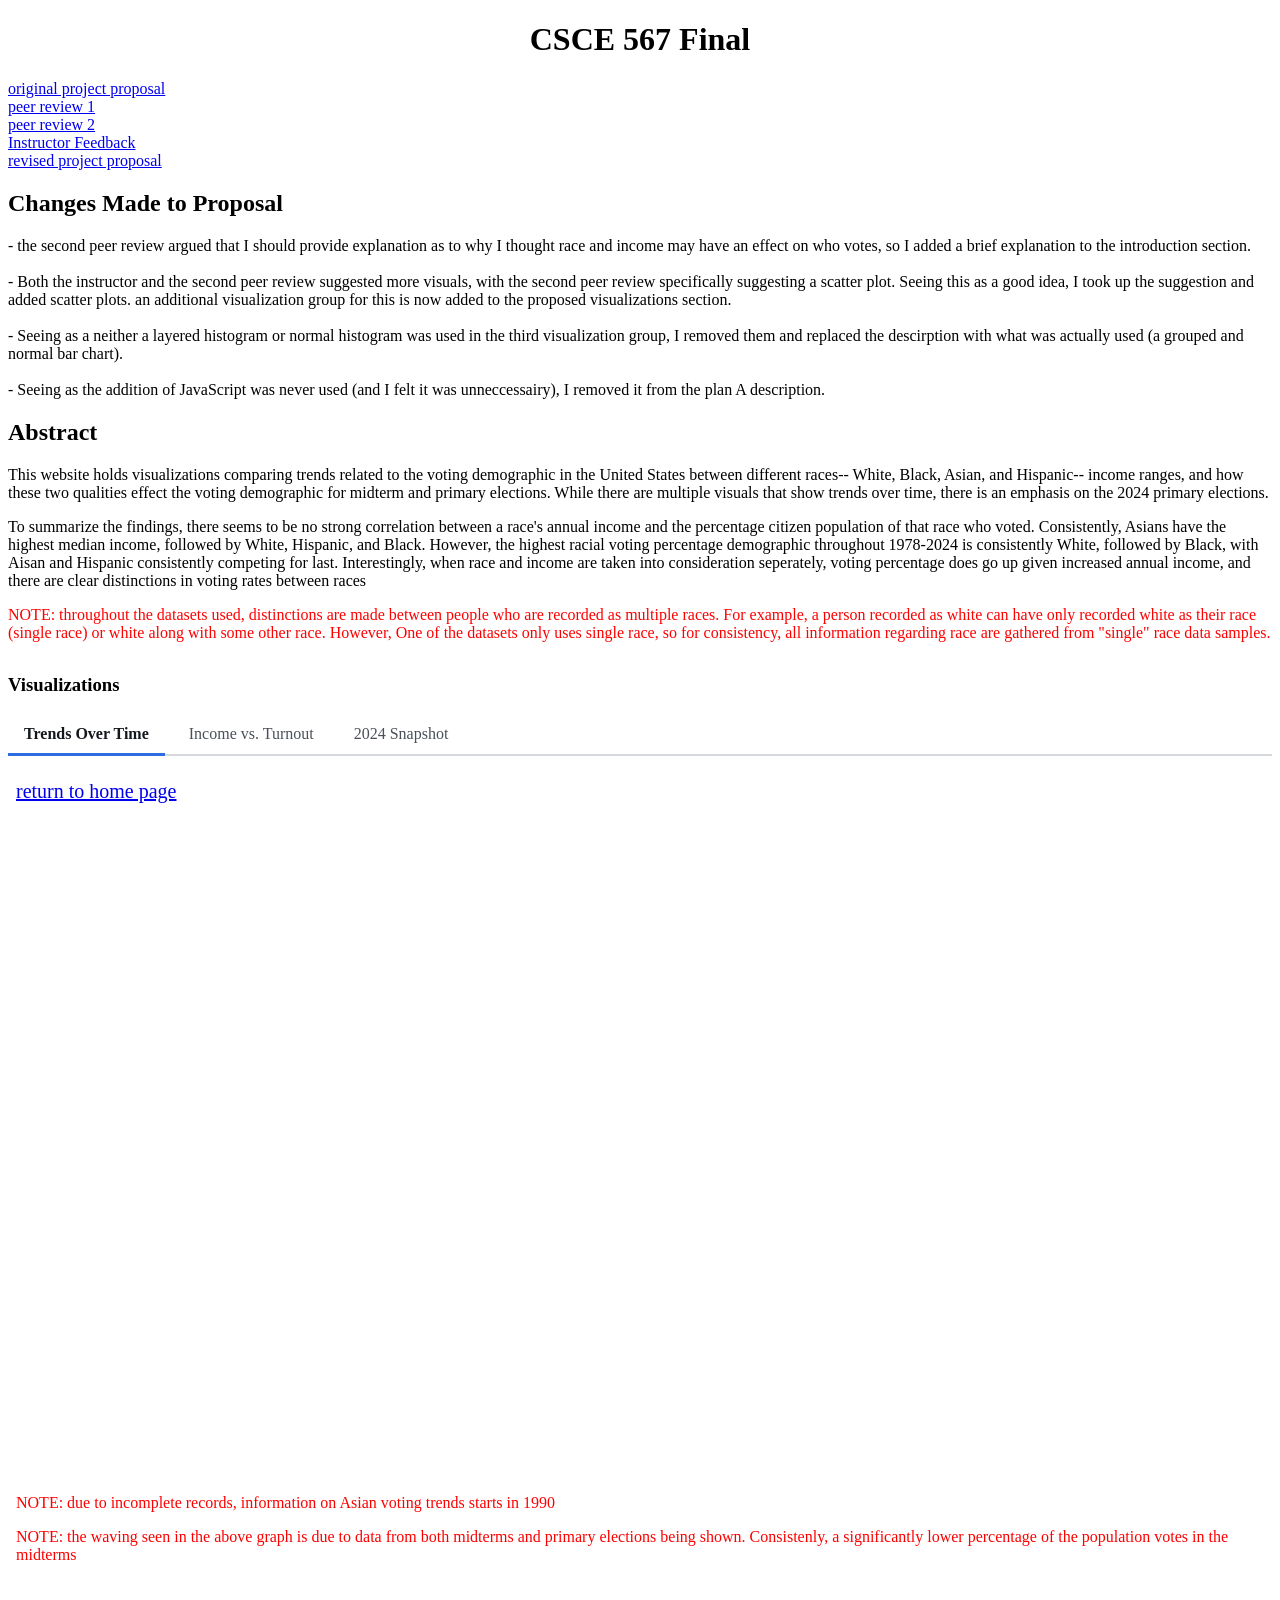
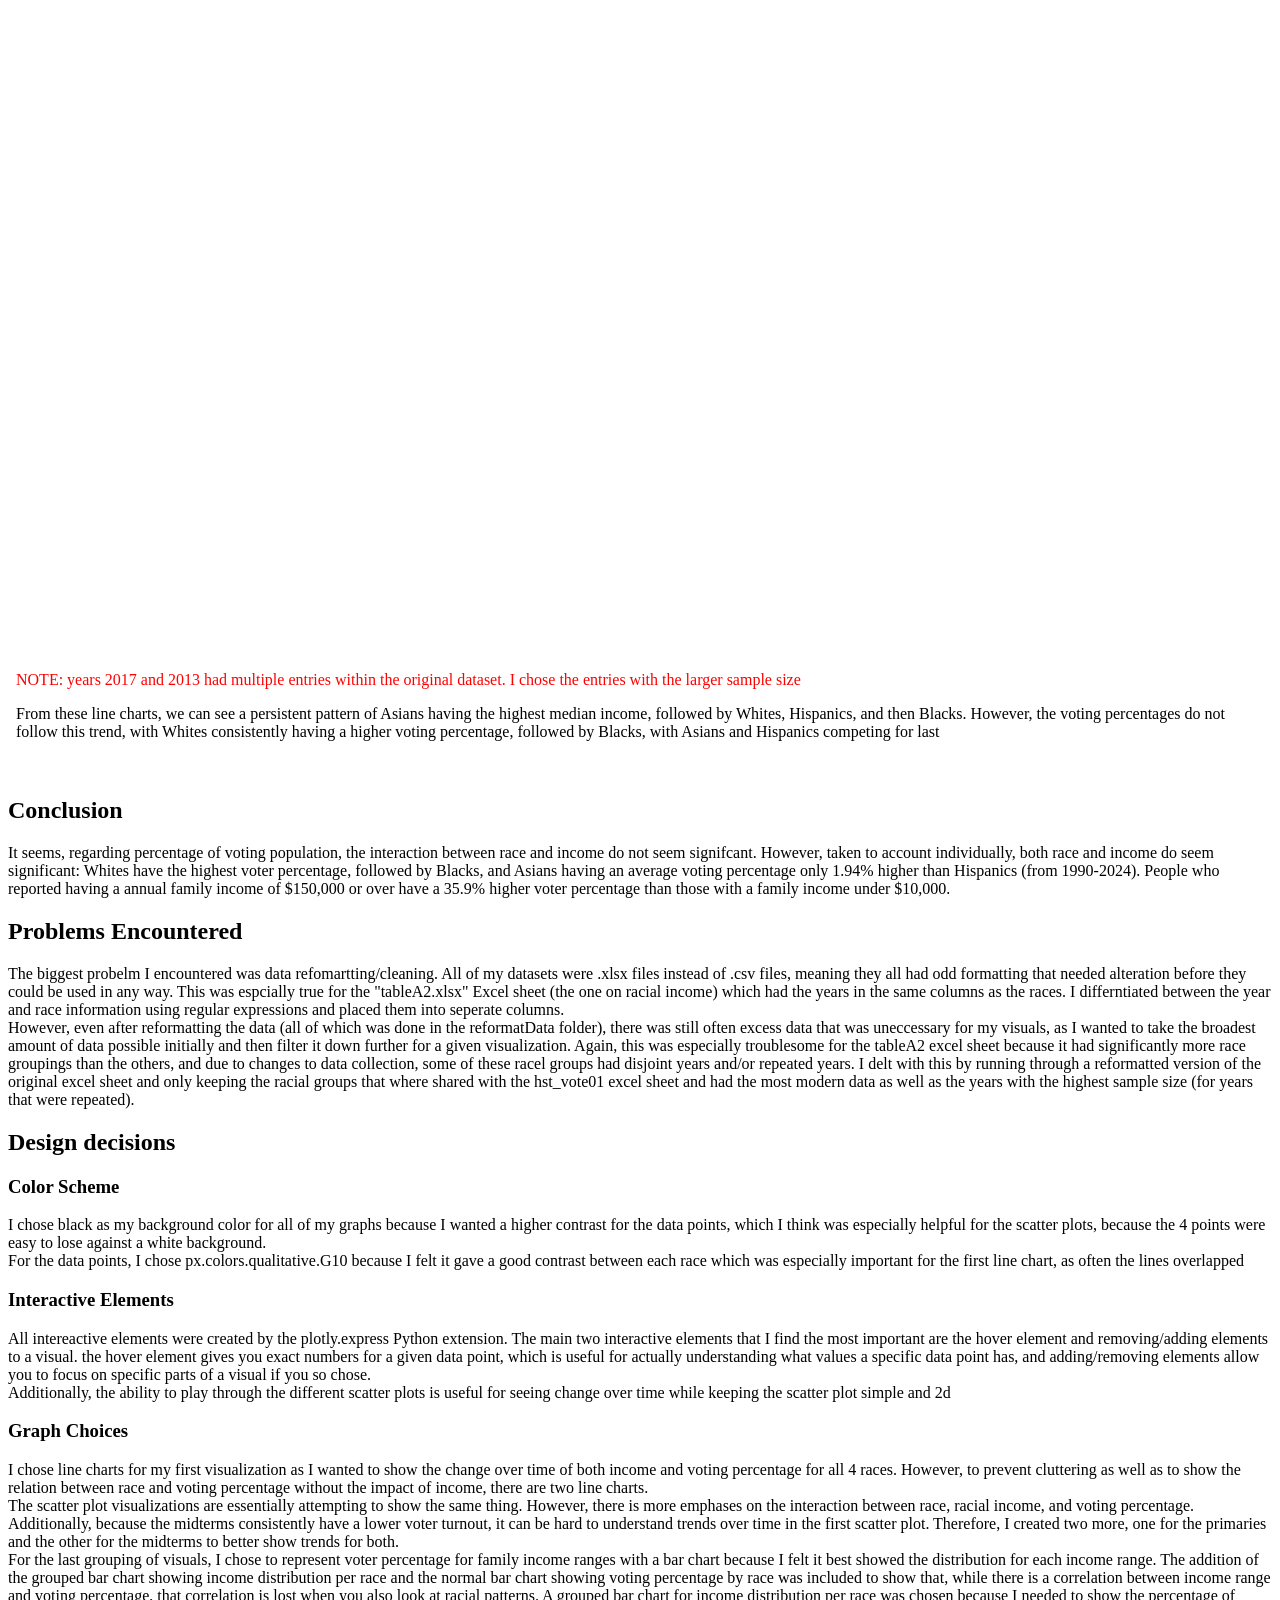
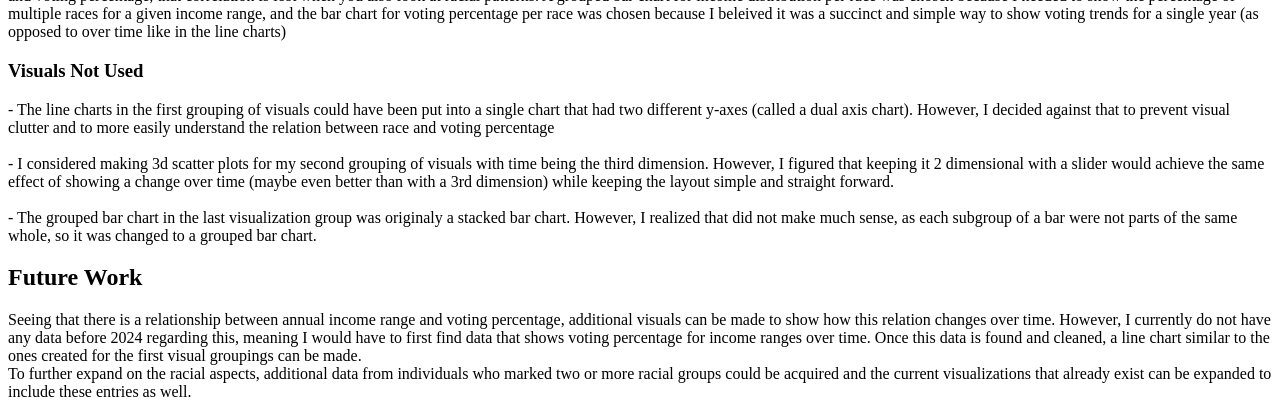
==== index.html @ 426db38c "seems liike correct resizing logic" ====
<!--Written by: Simion Cartis-->
<!DOCTYPE html>
<html lang="en">

<head>
  <meta charset="UTF-8">
  <meta name="viewport" content="width=device-width, initial-scale=1.0">
  <title>summary</title>
  <link rel="stylesheet" href="./styles/index.css">
</head>

<body>
  <h1 id="mainHeader">CSCE 567 Final</h1>
  <a href="./Cartis+Outline+for+Final+Project+Proposal.pdf">original project proposal</a> <br>
  <a href="./peerReview/Peer Review 1 - Georg Clavin.pdf">peer review 1</a> <br>
  <a href="./peerReview/Simion Cartis Peer Evaluation.pdf">peer review 2</a> <br>
  <a href="./peerReview/InstructorFeedback.png">Instructor Feedback</a> <br>
  <a href="./CSCE567 Project Proposal Revised.pdf">revised project proposal</a>
  <h2>Changes Made to Proposal</h2>
  <p>- the second peer review argued that I should provide explanation as to why I thought race and income may have an
    effect on who votes, so I added a brief explanation to the introduction section.<br><br>- Both the instructor and
    the
    second peer review suggested more visuals, with the second peer review specifically suggesting a scatter plot.
    Seeing this as a good idea, I took up the suggestion and added scatter plots. an additional visualization group for
    this is now added to the proposed visualizations section.<br><br>- Seeing as a neither a layered histogram or normal
    histogram was used in the third visualization group, I removed them and replaced the descirption with what was
    actually used (a grouped and normal bar chart).<br><br>- Seeing as the addition of JavaScript was never used (and I
    felt
    it was unneccessairy), I removed it from the plan A description.</p>
  <div summary>
    <h2>Abstract</h2>
    <p>This website holds visualizations comparing trends related to the voting demographic in the United States between
      different races--
      White, Black, Asian, and Hispanic-- income ranges, and how these two qualities effect the voting demographic for
      midterm and primary elections. While there are multiple visuals that show trends over time, there is an emphasis
      on the 2024 primary elections.</p>
    <p>To summarize the findings, there seems to be no strong correlation between a race's annual income and the
      percentage citizen population of that race who voted. Consistently, Asians have the highest median income,
      followed by White, Hispanic, and Black. However, the highest racial voting percentage demographic throughout
      1978-2024 is consistently White, followed by Black, with Aisan and Hispanic consistently competing for last.
      Interestingly, when race and income are taken into consideration seperately, voting percentage does go up given
      increased annual income, and there are clear distinctions in voting rates between races</p>
    <p class="note">NOTE: throughout the datasets used, distinctions are made between people who are recorded as
      multiple races. For example, a person recorded as white can have only recorded white as their race (single race)
      or white along with some other race. However, One of the datasets only uses single race, so for
      consistency, all information regarding race are gathered from "single" race data samples.</p>
    <section class="visualizations" aria-label="Visualizations">
      <h3>Visualizations</h3>

      <div class="tab-list" role="tablist" aria-label="Visualization groups">
        <button class="tab-button" role="tab" id="tab-trends" type="button"
          aria-controls="panel-trends" aria-selected="true">Trends Over Time</button>
        <button class="tab-button" role="tab" id="tab-income" type="button"
          aria-controls="panel-income" aria-selected="false" tabindex="-1">Income vs. Turnout</button>
        <button class="tab-button" role="tab" id="tab-snapshot" type="button"
          aria-controls="panel-snapshot" aria-selected="false" tabindex="-1">2024 Snapshot</button>
      </div>

      <div class="tab-panel" role="tabpanel" id="panel-trends" aria-labelledby="tab-trends">
        <iframe class="tab-frame" title="Voting and household income trends over time"
          data-src="./visualizationOne/lineCharts.html"></iframe>
      </div>
      <div class="tab-panel" role="tabpanel" id="panel-income" aria-labelledby="tab-income" hidden>
        <iframe class="tab-frame" title="Median income versus voting percentage, animated by year"
          data-src="./visualizationTwo/scatterPlots.html"></iframe>
      </div>
      <div class="tab-panel" role="tabpanel" id="panel-snapshot" aria-labelledby="tab-snapshot" hidden>
        <iframe class="tab-frame" title="Income and voting patterns by race, 2024"
          data-src="./visualizationThree/visualizationThree.html"></iframe>
      </div>
    </section>
  </div>
  <div conclusion>
    <h2>Conclusion</h2>
    <p>It seems, regarding percentage of voting population, the interaction between race and income do not seem
      signifcant. However, taken to account individually, both race and income do seem significant: Whites have the
      highest voter percentage, followed by Blacks, and Asians having an average voting percentage only 1.94% higher
      than Hispanics (from 1990-2024). People who reported having a annual family income of $150,000 or over have a
      35.9% higher voter
      percentage than those with a family income under $10,000.</p>
  </div>

  <div problems>
    <h2>Problems Encountered</h2>
    <p>The biggest probelm I encountered was data refomartting/cleaning. All of my datasets were .xlsx files instead of
      .csv files, meaning they all had odd formatting that needed alteration before they could be used in any way. This
      was espcially true for the "tableA2.xlsx" Excel sheet (the one on racial income) which had the years in the same
      columns as the races. I differntiated between the year and race information using regular expressions and placed
      them into seperate columns.<br>However, even after reformatting the data (all of which was done in
      the reformatData folder), there was still often excess data that was uneccessary for my visuals, as I wanted to
      take the broadest amount of data possible initially and then filter it down further for a given visualization.
      Again, this was especially troublesome for the tableA2 excel sheet because it had significantly more race
      groupings than the others, and due to changes to data collection, some of these racel groups had disjoint years
      and/or
      repeated years. I delt with this by running through a reformatted version of the original excel sheet and only
      keeping the racial groups that where shared with the hst_vote01 excel sheet and had the most modern data as well
      as the years with the highest sample size (for years that were repeated).</p>
  </div>

  <div designDecisions>
    <h2>Design decisions</h2>
    <h3>Color Scheme</h3>
    <p>I chose black as my background color for all of my graphs because I wanted a higher contrast for the data points,
      which I think was especially helpful for the scatter plots, because the 4 points were easy to lose against a white
      background.<br>For the data points, I chose px.colors.qualitative.G10 because I felt it gave a good contrast
      between each race which was especially important for the first line chart, as often the lines overlapped</p>

    <h3>Interactive Elements</h3>
    <p>All intereactive elements were created by the plotly.express Python extension. The main two interactive elements
      that I find the most important are the hover element and removing/adding elements to a visual. the hover element
      gives you exact numbers for a given data point, which is useful for actually understanding what values a specific
      data point has, and adding/removing elements allow you to focus on specific parts of a visual if you so
      chose.<br>Additionally, the ability to play through the different scatter plots is useful for seeing change over
      time while keeping the scatter plot simple and 2d</p>

    <h3>Graph Choices</h3>
    <p>I chose line charts for my first visualization as I wanted to show the change over time of both income and voting
      percentage for all 4 races. However, to prevent cluttering as well as to show the relation between race and voting
      percentage without the impact of income, there are two line charts.<br>The scatter plot visualizations are
      essentially attempting to show the same thing. However, there is more emphases on the interaction between race,
      racial income, and voting percentage. Additionally, because the midterms consistently have a lower voter turnout,
      it can be hard to understand trends over time in the first scatter plot. Therefore, I created two more, one for
      the primaries and the other for the midterms to better show trends for both.<br>For the last grouping of visuals,
      I chose to represent voter percentage for family income ranges with a bar chart because I felt it best showed the
      distribution for
      each income range. The addition of the grouped bar chart showing income distribution per race and the normal
      bar chart showing voting percentage by race was included to show that, while there is a correlation between income
      range and voting percentage, that correlation is lost when you also look at racial patterns. A grouped bar chart
      for income distribution per race was chosen because I needed to show the percentage of multiple races for a given
      income range, and the bar chart for voting percentage per race was chosen because I beleived it was a succinct and
      simple way to show voting trends for a single year (as opposed to over time like in the line charts)</p>

    <h3>Visuals Not Used</h3>
    <p>- The line charts in the first grouping of visuals could have been put into a single chart that had two different
      y-axes (called a dual axis chart). However, I decided against that to prevent visual clutter and to more easily
      understand the relation between race and voting percentage<br><br>- I considered making 3d scatter plots for my second
      grouping of visuals with time being the third dimension. However, I figured that keeping it 2 dimensional with a
      slider would achieve the same effect of showing a change over time (maybe even better than with a 3rd dimension)
      while keeping the layout simple and straight forward.<br><br>- The grouped bar chart in the last visualization group was
      originaly a stacked bar chart. However, I realized that did not make much sense, as each subgroup of a bar were
      not parts of the same whole, so it was changed to a grouped bar chart.</p>

    <h2>Future Work</h2>
    <p>
      Seeing that there is a relationship between annual income range and voting percentage, additional visuals can be
      made to show how this relation changes over time. However, I currently do not have any data before 2024 regarding
      this, meaning I would have to first find data that shows voting percentage for income ranges over time. Once this
      data is found and cleaned, a line chart similar to the ones created for the first visual groupings can be
      made.<br>To further expand on the racial aspects, additional data from individuals who marked two or more racial
      groups could be acquired and the current visualizations that already exist can be expanded to include these
      entries as well.</p>
  </div>

  <script>
    (function () {
      var tabs = Array.prototype.slice.call(document.querySelectorAll('.tab-button'));
      var panels = tabs.map(function (tab) {
        return document.getElementById(tab.getAttribute('aria-controls'));
      });
      var frames = panels.map(function (panel) {
        return panel.querySelector('.tab-frame');
      });

      var MAX_FRAME_HEIGHT = 20000;

      // Each chart page leaves its graph divs at height:100%, so Plotly sizes charts
      // from the frame's own viewport. Deriving the frame height from those charts
      // would then be circular, so the target height comes from the PARENT window,
      // which nothing here can change.
      function chartHeight() {
        return Math.max(400, Math.min(900, Math.round(window.innerHeight * 0.75)));
      }

      function innerDoc(frame) {
        try {
          return frame.contentDocument;
        } catch (err) {
          return null; // cross-origin (file://) -- the CSS fallback height stands
        }
      }

      // Pin an explicit pixel height on every chart so it stops tracking the viewport.
      function pinCharts(frame) {
        var doc = innerDoc(frame);
        var win = frame.contentWindow;
        if (!doc) {
          return;
        }
        var target = chartHeight();
        Array.prototype.forEach.call(doc.querySelectorAll('.plotly-graph-div'), function (div) {
          div.style.height = target + 'px';
          if (win && win.Plotly && div._fullLayout) {
            win.Plotly.relayout(div, { height: target });
          }
        });
      }

      // Sum the laid-out content instead of asking for a scrollHeight. Both
      // documentElement.scrollHeight and body.scrollHeight are at least the frame's own
      // viewport height, so feeding either back into the frame height is self-referential
      // -- that is what made the page grow without bound. offsetTop/offsetHeight are pure
      // layout values and cannot see the viewport.
      function contentHeight(doc, win) {
        var bottom = 0;
        Array.prototype.forEach.call(doc.body.children, function (el) {
          // getBoundingClientRect, not offsetTop/offsetHeight: Plotly appends a bare
          // <svg> to <body>, and SVG elements have no offset* properties, which turned
          // the whole sum into NaN.
          var marginBottom = parseFloat(win.getComputedStyle(el).marginBottom) || 0;
          var elementBottom = el.getBoundingClientRect().bottom + win.scrollY + marginBottom;
          if (isFinite(elementBottom)) {
            bottom = Math.max(bottom, elementBottom);
          }
        });
        var bodyStyle = win.getComputedStyle(doc.body);
        return bottom + (parseFloat(bodyStyle.marginBottom) || 0);
      }

      function fit(frame) {
        var doc = innerDoc(frame);
        var win = frame.contentWindow;
        if (!doc || !doc.body || !win) {
          return;
        }
        // A frame in a hidden panel measures as zero; skip it and keep the height it
        // already has, so reselecting its tab doesn't flash a collapsed frame.
        if (!frame.offsetParent) {
          return;
        }
        var height = Math.ceil(contentHeight(doc, win));
        if (!(height > 0) || height > MAX_FRAME_HEIGHT) {
          return;
        }
        if (Math.abs(height - parseFloat(frame.style.height || 0)) <= 1) {
          return;
        }
        // Backstop: if measuring ever feeds itself again, stop rather than run away.
        var now = Date.now();
        if (!frame._windowStart || now - frame._windowStart > 2000) {
          frame._windowStart = now;
          frame._applies = 0;
        }
        frame._applies += 1;
        if (frame._applies > 12) {
          if (frame._observer) {
            frame._observer.disconnect();
          }
          return;
        }
        frame.style.height = height + 'px';
      }

      function sync(frame) {
        pinCharts(frame);
        fit(frame);
      }

      // Plotly draws after the load event and redraws on width changes, so re-measure
      // when the inner body changes rather than measuring once.
      function watch(frame) {
        sync(frame);
        var doc = innerDoc(frame);
        if (doc && doc.body && window.ResizeObserver) {
          frame._observer = new ResizeObserver(function () {
            fit(frame);
          });
          frame._observer.observe(doc.body);
        }
      }

      // Point a frame at its page the first time its tab is shown, then leave src alone
      // so reselecting a tab never reloads (and never restarts the scatter animations).
      function load(frame) {
        if (!frame.src) {
          frame.addEventListener('load', function () {
            watch(frame);
          });
          frame.src = frame.dataset.src;
        } else {
          fit(frame); // re-measure in case the window was resized while it was hidden
        }
      }

      function activate(index, focus) {
        tabs.forEach(function (tab, i) {
          var selected = i === index;
          tab.setAttribute('aria-selected', String(selected));
          tab.tabIndex = selected ? 0 : -1;
          panels[i].hidden = !selected;
        });
        load(frames[index]);
        if (focus) {
          tabs[index].focus();
        }
      }

      tabs.forEach(function (tab, i) {
        tab.addEventListener('click', function () {
          activate(i);
        });
        tab.addEventListener('keydown', function (event) {
          var next = null;
          if (event.key === 'ArrowRight') {
            next = (i + 1) % tabs.length;
          } else if (event.key === 'ArrowLeft') {
            next = (i - 1 + tabs.length) % tabs.length;
          } else if (event.key === 'Home') {
            next = 0;
          } else if (event.key === 'End') {
            next = tabs.length - 1;
          }
          if (next !== null) {
            event.preventDefault();
            activate(next, true);
          }
        });
      });

      var resizeTimer = null;
      window.addEventListener('resize', function () {
        clearTimeout(resizeTimer);
        resizeTimer = setTimeout(function () {
          frames.forEach(function (frame) {
            if (frame.src) {
              sync(frame);
            }
          });
        }, 200);
      });

      activate(0);
    })();
  </script>

</body>

</html>
---- styles/index.css ----
/* written by Simion Cartis */
#mainHeader {
  text-align: center;
}
.note {
  color: red;
}

/* --- Visualization tabs --- */
.visualizations {
  margin: 2rem 0;
}

.tab-list {
  display: flex;
  flex-wrap: wrap;
  gap: 0.5rem;
  border-bottom: 2px solid #d5d8dd;
  margin-bottom: 1rem;
}

.tab-button {
  appearance: none;
  background: transparent;
  border: none;
  border-bottom: 3px solid transparent;
  margin-bottom: -2px;
  padding: 0.65rem 1rem;
  font: inherit;
  font-size: 1rem;
  color: #4a5058;
  cursor: pointer;
  transition: color 0.15s ease, border-color 0.15s ease, background-color 0.15s ease;
}

.tab-button:hover {
  color: #14181d;
  background-color: #f0f2f5;
}

.tab-button:focus-visible {
  outline: 2px solid #2d6cdf;
  outline-offset: -2px;
}

.tab-button[aria-selected="true"] {
  color: #14181d;
  border-bottom-color: #2d6cdf;
  font-weight: 600;
}

.tab-panel[hidden] {
  display: none;
}

/* The height below is only a pre-load fallback -- once the frame's page has loaded,
   the tab script measures it and sets an exact pixel height inline, so the frame is
   as tall as its charts and never scrolls internally. */
.tab-frame {
  display: block;
  width: 100%;
  height: 75vh;
  border: none;
}

@media (max-width: 600px) {
  .tab-list {
    gap: 0.25rem;
  }

  .tab-button {
    flex: 1 1 auto;
    padding: 0.6rem 0.5rem;
    font-size: 0.9rem;
  }
}
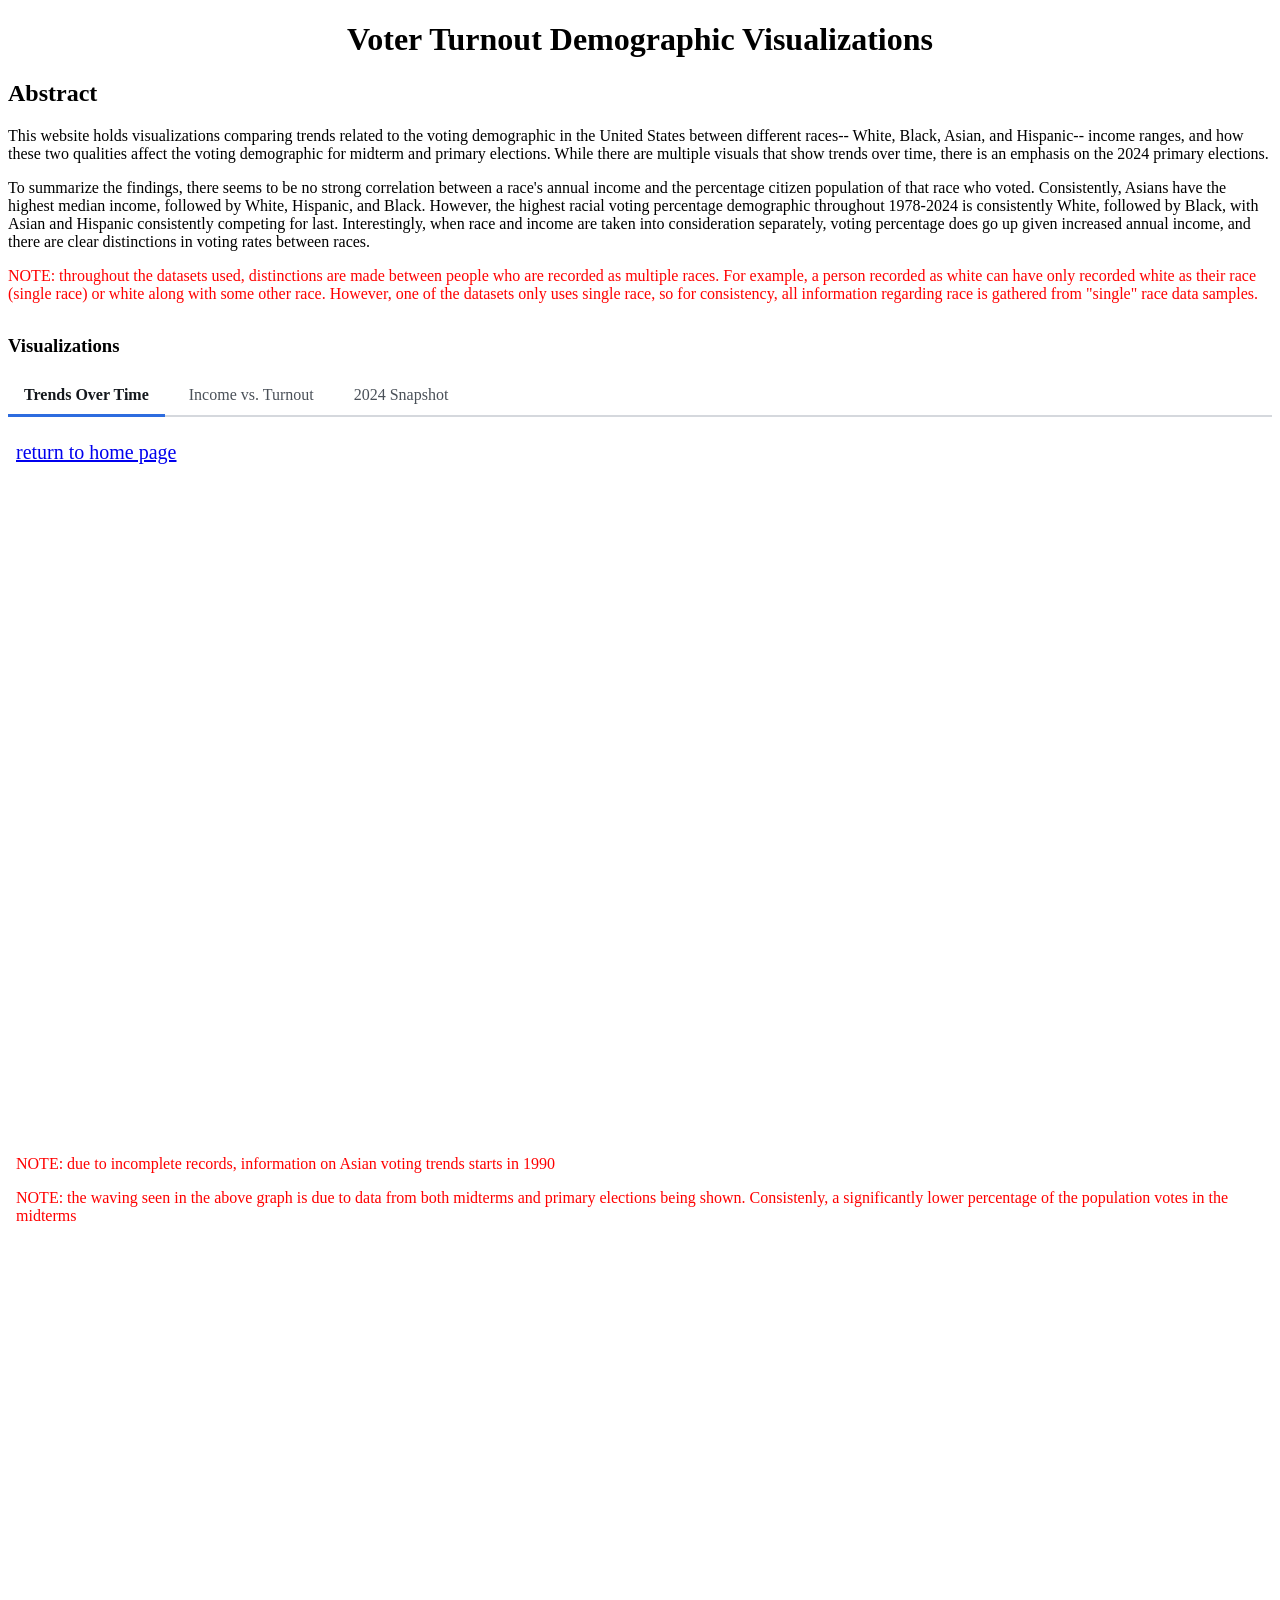
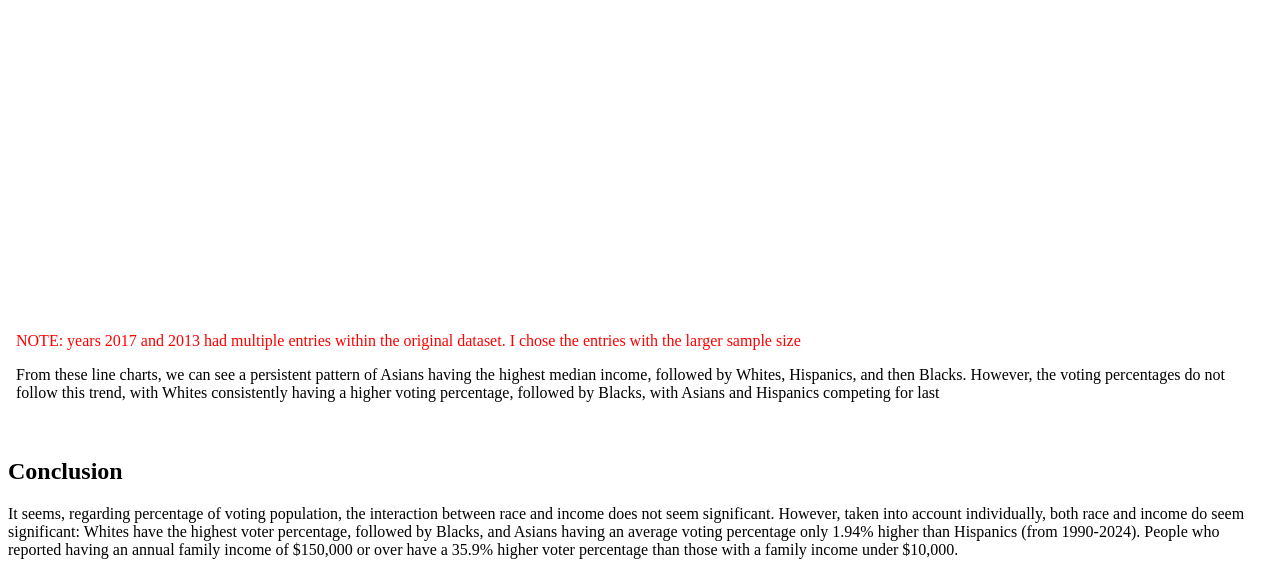
==== commit 2a7508f3: "updated the course info stuff, added a readme" ====
--- a/index.html
+++ b/index.html
@@ -10,40 +10,24 @@
 </head>
 
 <body>
-  <h1 id="mainHeader">CSCE 567 Final</h1>
-  <a href="./Cartis+Outline+for+Final+Project+Proposal.pdf">original project proposal</a> <br>
-  <a href="./peerReview/Peer Review 1 - Georg Clavin.pdf">peer review 1</a> <br>
-  <a href="./peerReview/Simion Cartis Peer Evaluation.pdf">peer review 2</a> <br>
-  <a href="./peerReview/InstructorFeedback.png">Instructor Feedback</a> <br>
-  <a href="./CSCE567 Project Proposal Revised.pdf">revised project proposal</a>
-  <h2>Changes Made to Proposal</h2>
-  <p>- the second peer review argued that I should provide explanation as to why I thought race and income may have an
-    effect on who votes, so I added a brief explanation to the introduction section.<br><br>- Both the instructor and
-    the
-    second peer review suggested more visuals, with the second peer review specifically suggesting a scatter plot.
-    Seeing this as a good idea, I took up the suggestion and added scatter plots. an additional visualization group for
-    this is now added to the proposed visualizations section.<br><br>- Seeing as a neither a layered histogram or normal
-    histogram was used in the third visualization group, I removed them and replaced the descirption with what was
-    actually used (a grouped and normal bar chart).<br><br>- Seeing as the addition of JavaScript was never used (and I
-    felt
-    it was unneccessairy), I removed it from the plan A description.</p>
   <div summary>
+    <h1 id="mainHeader">Voter Turnout Demographic Visualizations</h1>
     <h2>Abstract</h2>
     <p>This website holds visualizations comparing trends related to the voting demographic in the United States between
       different races--
-      White, Black, Asian, and Hispanic-- income ranges, and how these two qualities effect the voting demographic for
+      White, Black, Asian, and Hispanic-- income ranges, and how these two qualities affect the voting demographic for
       midterm and primary elections. While there are multiple visuals that show trends over time, there is an emphasis
       on the 2024 primary elections.</p>
     <p>To summarize the findings, there seems to be no strong correlation between a race's annual income and the
       percentage citizen population of that race who voted. Consistently, Asians have the highest median income,
       followed by White, Hispanic, and Black. However, the highest racial voting percentage demographic throughout
-      1978-2024 is consistently White, followed by Black, with Aisan and Hispanic consistently competing for last.
-      Interestingly, when race and income are taken into consideration seperately, voting percentage does go up given
-      increased annual income, and there are clear distinctions in voting rates between races</p>
+      1978-2024 is consistently White, followed by Black, with Asian and Hispanic consistently competing for last.
+      Interestingly, when race and income are taken into consideration separately, voting percentage does go up given
+      increased annual income, and there are clear distinctions in voting rates between races.</p>
     <p class="note">NOTE: throughout the datasets used, distinctions are made between people who are recorded as
       multiple races. For example, a person recorded as white can have only recorded white as their race (single race)
-      or white along with some other race. However, One of the datasets only uses single race, so for
-      consistency, all information regarding race are gathered from "single" race data samples.</p>
+      or white along with some other race. However, one of the datasets only uses single race, so for
+      consistency, all information regarding race is gathered from "single" race data samples.</p>
     <section class="visualizations" aria-label="Visualizations">
       <h3>Visualizations</h3>
 
@@ -72,83 +56,12 @@
   </div>
   <div conclusion>
     <h2>Conclusion</h2>
-    <p>It seems, regarding percentage of voting population, the interaction between race and income do not seem
-      signifcant. However, taken to account individually, both race and income do seem significant: Whites have the
+    <p>It seems, regarding percentage of voting population, the interaction between race and income does not seem
+      significant. However, taken into account individually, both race and income do seem significant: Whites have the
       highest voter percentage, followed by Blacks, and Asians having an average voting percentage only 1.94% higher
-      than Hispanics (from 1990-2024). People who reported having a annual family income of $150,000 or over have a
+      than Hispanics (from 1990-2024). People who reported having an annual family income of $150,000 or over have a
       35.9% higher voter
       percentage than those with a family income under $10,000.</p>
-  </div>
-
-  <div problems>
-    <h2>Problems Encountered</h2>
-    <p>The biggest probelm I encountered was data refomartting/cleaning. All of my datasets were .xlsx files instead of
-      .csv files, meaning they all had odd formatting that needed alteration before they could be used in any way. This
-      was espcially true for the "tableA2.xlsx" Excel sheet (the one on racial income) which had the years in the same
-      columns as the races. I differntiated between the year and race information using regular expressions and placed
-      them into seperate columns.<br>However, even after reformatting the data (all of which was done in
-      the reformatData folder), there was still often excess data that was uneccessary for my visuals, as I wanted to
-      take the broadest amount of data possible initially and then filter it down further for a given visualization.
-      Again, this was especially troublesome for the tableA2 excel sheet because it had significantly more race
-      groupings than the others, and due to changes to data collection, some of these racel groups had disjoint years
-      and/or
-      repeated years. I delt with this by running through a reformatted version of the original excel sheet and only
-      keeping the racial groups that where shared with the hst_vote01 excel sheet and had the most modern data as well
-      as the years with the highest sample size (for years that were repeated).</p>
-  </div>
-
-  <div designDecisions>
-    <h2>Design decisions</h2>
-    <h3>Color Scheme</h3>
-    <p>I chose black as my background color for all of my graphs because I wanted a higher contrast for the data points,
-      which I think was especially helpful for the scatter plots, because the 4 points were easy to lose against a white
-      background.<br>For the data points, I chose px.colors.qualitative.G10 because I felt it gave a good contrast
-      between each race which was especially important for the first line chart, as often the lines overlapped</p>
-
-    <h3>Interactive Elements</h3>
-    <p>All intereactive elements were created by the plotly.express Python extension. The main two interactive elements
-      that I find the most important are the hover element and removing/adding elements to a visual. the hover element
-      gives you exact numbers for a given data point, which is useful for actually understanding what values a specific
-      data point has, and adding/removing elements allow you to focus on specific parts of a visual if you so
-      chose.<br>Additionally, the ability to play through the different scatter plots is useful for seeing change over
-      time while keeping the scatter plot simple and 2d</p>
-
-    <h3>Graph Choices</h3>
-    <p>I chose line charts for my first visualization as I wanted to show the change over time of both income and voting
-      percentage for all 4 races. However, to prevent cluttering as well as to show the relation between race and voting
-      percentage without the impact of income, there are two line charts.<br>The scatter plot visualizations are
-      essentially attempting to show the same thing. However, there is more emphases on the interaction between race,
-      racial income, and voting percentage. Additionally, because the midterms consistently have a lower voter turnout,
-      it can be hard to understand trends over time in the first scatter plot. Therefore, I created two more, one for
-      the primaries and the other for the midterms to better show trends for both.<br>For the last grouping of visuals,
-      I chose to represent voter percentage for family income ranges with a bar chart because I felt it best showed the
-      distribution for
-      each income range. The addition of the grouped bar chart showing income distribution per race and the normal
-      bar chart showing voting percentage by race was included to show that, while there is a correlation between income
-      range and voting percentage, that correlation is lost when you also look at racial patterns. A grouped bar chart
-      for income distribution per race was chosen because I needed to show the percentage of multiple races for a given
-      income range, and the bar chart for voting percentage per race was chosen because I beleived it was a succinct and
-      simple way to show voting trends for a single year (as opposed to over time like in the line charts)</p>
-
-    <h3>Visuals Not Used</h3>
-    <p>- The line charts in the first grouping of visuals could have been put into a single chart that had two different
-      y-axes (called a dual axis chart). However, I decided against that to prevent visual clutter and to more easily
-      understand the relation between race and voting percentage<br><br>- I considered making 3d scatter plots for my second
-      grouping of visuals with time being the third dimension. However, I figured that keeping it 2 dimensional with a
-      slider would achieve the same effect of showing a change over time (maybe even better than with a 3rd dimension)
-      while keeping the layout simple and straight forward.<br><br>- The grouped bar chart in the last visualization group was
-      originaly a stacked bar chart. However, I realized that did not make much sense, as each subgroup of a bar were
-      not parts of the same whole, so it was changed to a grouped bar chart.</p>
-
-    <h2>Future Work</h2>
-    <p>
-      Seeing that there is a relationship between annual income range and voting percentage, additional visuals can be
-      made to show how this relation changes over time. However, I currently do not have any data before 2024 regarding
-      this, meaning I would have to first find data that shows voting percentage for income ranges over time. Once this
-      data is found and cleaned, a line chart similar to the ones created for the first visual groupings can be
-      made.<br>To further expand on the racial aspects, additional data from individuals who marked two or more racial
-      groups could be acquired and the current visualizations that already exist can be expanded to include these
-      entries as well.</p>
   </div>
 
   <script>
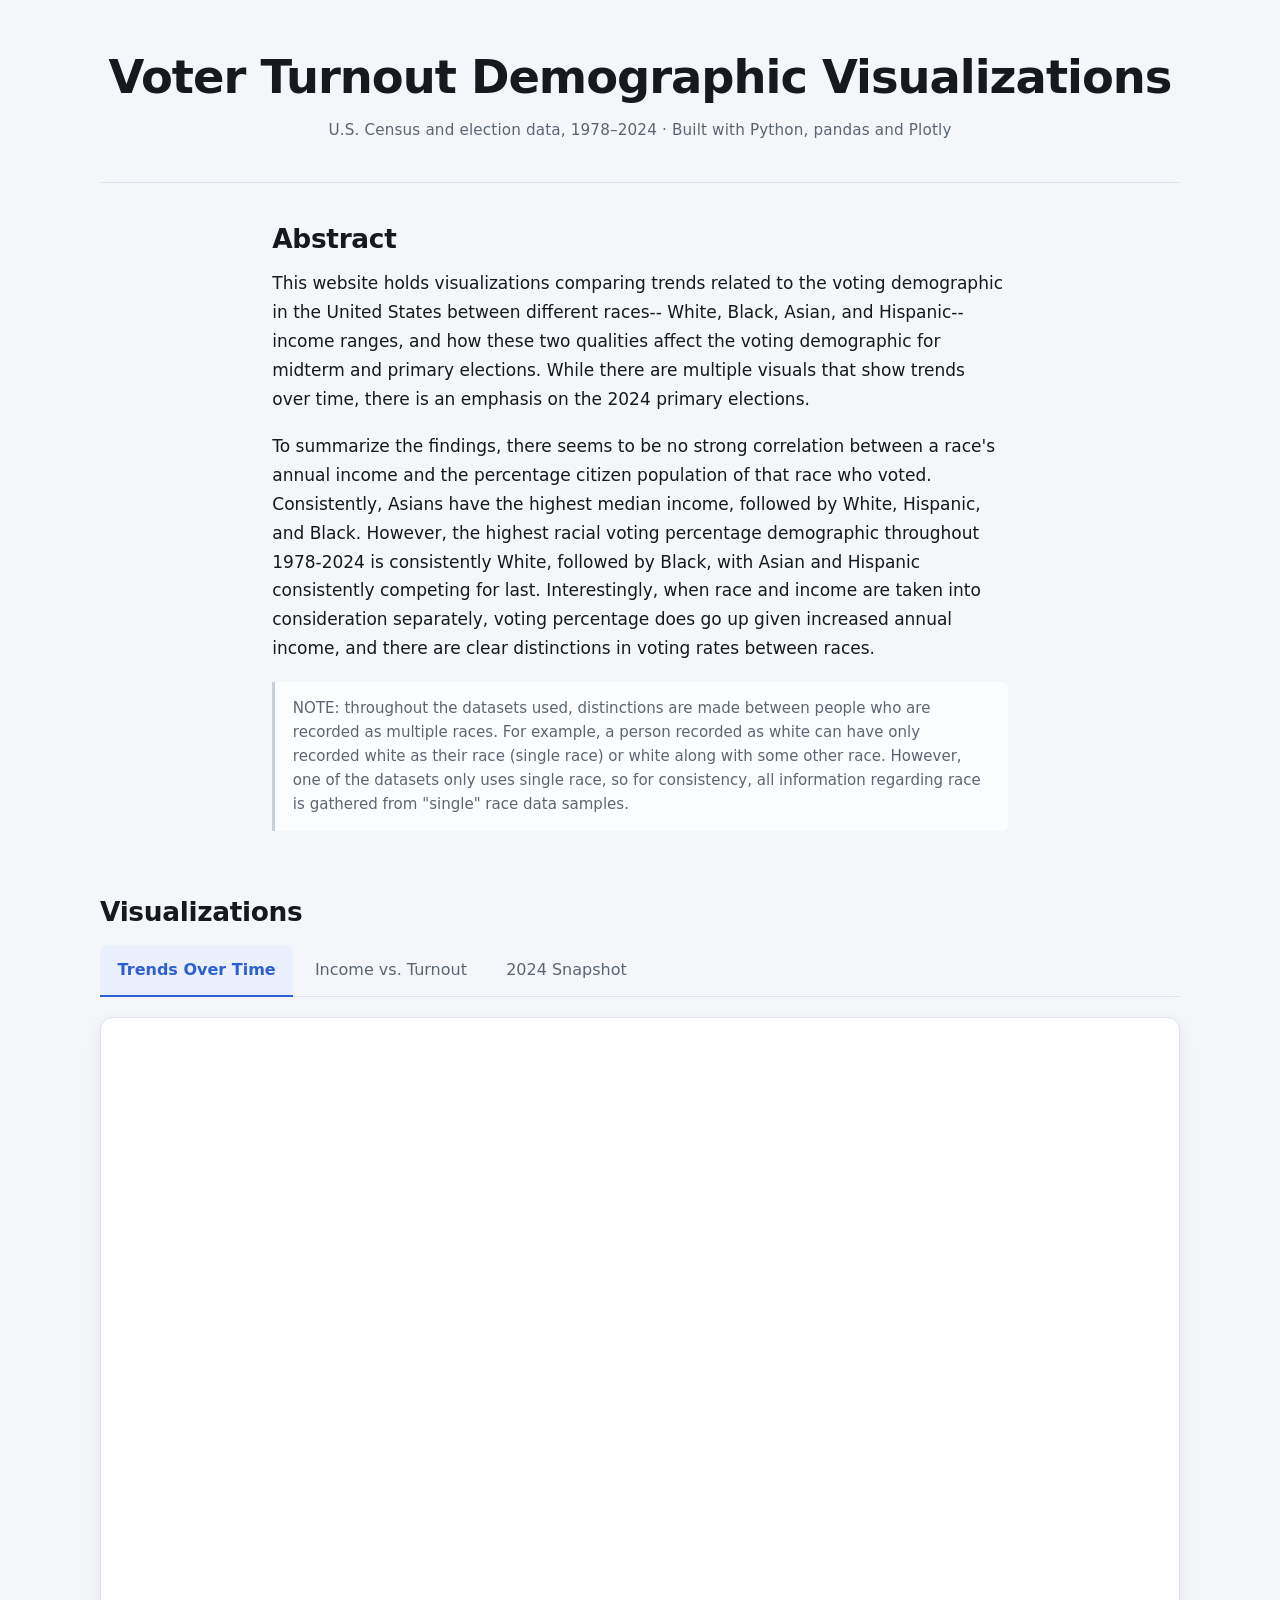
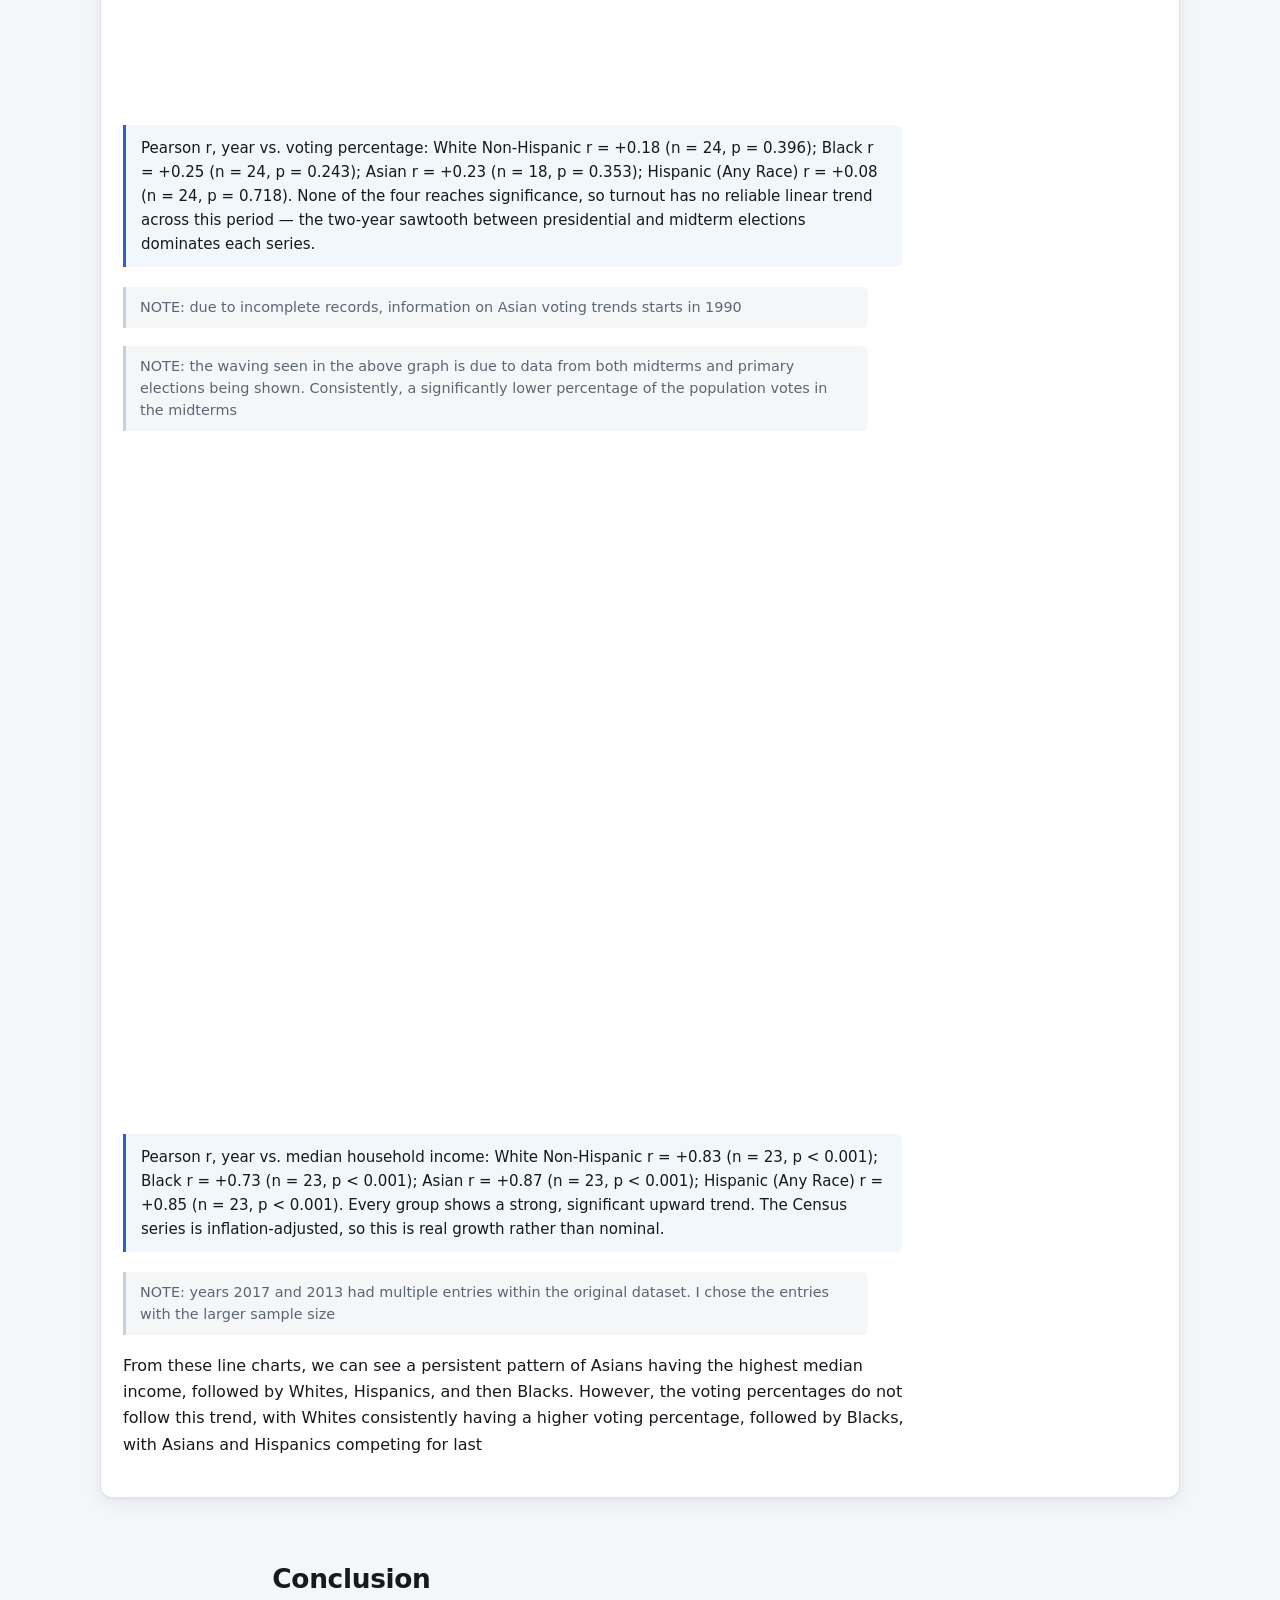
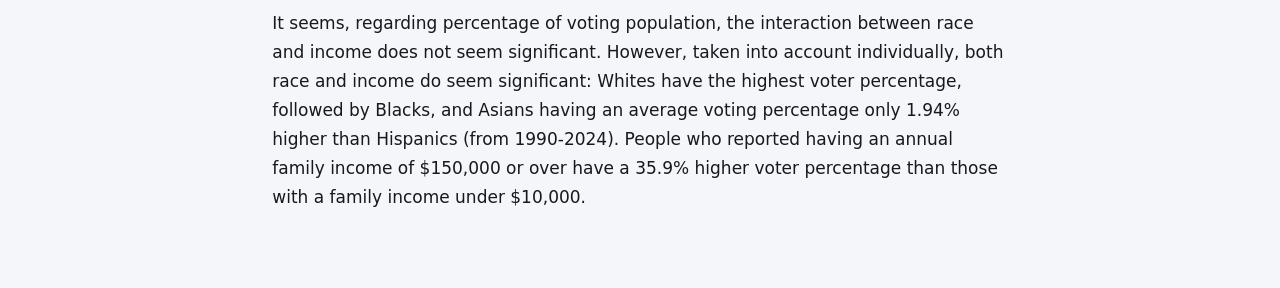
==== commit 314c908f: "gui changes seem ok" ====
--- a/index.html
+++ b/index.html
@@ -10,9 +10,14 @@
 </head>
 
 <body>
-  <div summary>
-    <h1 id="mainHeader">Voter Turnout Demographic Visualizations</h1>
-    <h2>Abstract</h2>
+  <main class="page">
+    <header class="masthead">
+      <h1 id="mainHeader">Voter Turnout Demographic Visualizations</h1>
+      <p class="masthead-meta">U.S. Census and election data, 1978&ndash;2024 &middot; Built with Python, pandas and Plotly</p>
+    </header>
+
+    <section class="prose">
+      <h2>Abstract</h2>
     <p>This website holds visualizations comparing trends related to the voting demographic in the United States between
       different races--
       White, Black, Asian, and Hispanic-- income ranges, and how these two qualities affect the voting demographic for
@@ -28,8 +33,10 @@
       multiple races. For example, a person recorded as white can have only recorded white as their race (single race)
       or white along with some other race. However, one of the datasets only uses single race, so for
       consistency, all information regarding race is gathered from "single" race data samples.</p>
+    </section>
+
     <section class="visualizations" aria-label="Visualizations">
-      <h3>Visualizations</h3>
+      <h2>Visualizations</h2>
 
       <div class="tab-list" role="tablist" aria-label="Visualization groups">
         <button class="tab-button" role="tab" id="tab-trends" type="button"
@@ -53,16 +60,17 @@
           data-src="./visualizationThree/visualizationThree.html"></iframe>
       </div>
     </section>
-  </div>
-  <div conclusion>
-    <h2>Conclusion</h2>
+
+    <section class="prose">
+      <h2>Conclusion</h2>
     <p>It seems, regarding percentage of voting population, the interaction between race and income does not seem
       significant. However, taken into account individually, both race and income do seem significant: Whites have the
       highest voter percentage, followed by Blacks, and Asians having an average voting percentage only 1.94% higher
       than Hispanics (from 1990-2024). People who reported having an annual family income of $150,000 or over have a
       35.9% higher voter
       percentage than those with a family income under $10,000.</p>
-  </div>
+    </section>
+  </main>
 
   <script>
     (function () {
@@ -92,18 +100,45 @@
         }
       }
 
-      // Pin an explicit pixel height on every chart so it stops tracking the viewport.
+      // Pin explicit pixel dimensions on every chart so it stops tracking the viewport.
+      // Width has to be pinned too: setting layout.height turns Plotly's autosize off,
+      // which takes its width responsiveness with it, and the charts would then overflow
+      // the frame at narrow widths. Frame width does not depend on frame height, so
+      // deriving it from the frame is safe.
       function pinCharts(frame) {
         var doc = innerDoc(frame);
         var win = frame.contentWindow;
-        if (!doc) {
-          return;
-        }
-        var target = chartHeight();
+        if (!doc || !doc.body) {
+          return;
+        }
+        var height = chartHeight();
+        var bodyStyle = win ? win.getComputedStyle(doc.body) : null;
+        var inset = bodyStyle
+          ? (parseFloat(bodyStyle.marginLeft) || 0) + (parseFloat(bodyStyle.marginRight) || 0)
+            + (parseFloat(bodyStyle.paddingLeft) || 0) + (parseFloat(bodyStyle.paddingRight) || 0)
+          : 0;
+        var width = doc.documentElement.clientWidth - inset;
         Array.prototype.forEach.call(doc.querySelectorAll('.plotly-graph-div'), function (div) {
-          div.style.height = target + 'px';
+          div.style.height = height + 'px';
+          if (width > 0) {
+            div.style.width = width + 'px';
+          }
           if (win && win.Plotly && div._fullLayout) {
-            win.Plotly.relayout(div, { height: target });
+            var update = { height: height };
+            if (width > 0) {
+              update.width = width;
+            }
+            // Plotly neither wraps a title nor moves the legend on its own, so at phone
+            // widths the title clips and the upright legend eats most of the plot area.
+            // Desktop keeps the sizing chosen in the .py files.
+            // Plotly will not wrap a title, so at narrow widths it is scaled to the space
+            // it has instead of being clipped. The legend is deliberately left alone: moved
+            // below it collides with the animation sliders, moved above it collides with
+            // the title, and the race labels are too long to sit horizontally either way.
+            update['title.font.size'] = width > 0 && width < 520
+              ? Math.max(11, Math.min(30, Math.floor(width / 26)))
+              : 30;
+            win.Plotly.relayout(div, update);
           }
         });
       }
@@ -126,7 +161,22 @@
           }
         });
         var bodyStyle = win.getComputedStyle(doc.body);
-        return bottom + (parseFloat(bodyStyle.marginBottom) || 0);
+        return bottom
+          + (parseFloat(bodyStyle.marginBottom) || 0)
+          + (parseFloat(bodyStyle.paddingBottom) || 0);
+      }
+
+      // The chart pages carry their own "return to home page" link. Inside a tab that
+      // would load the whole landing page into the panel, so it is hidden while embedded.
+      // Opening a chart page on its own still shows it.
+      function hideReturnLink(frame) {
+        var doc = innerDoc(frame);
+        if (!doc) {
+          return;
+        }
+        Array.prototype.forEach.call(doc.querySelectorAll('.return'), function (link) {
+          link.style.display = 'none';
+        });
       }
 
       function fit(frame) {
@@ -171,6 +221,7 @@
       // Plotly draws after the load event and redraws on width changes, so re-measure
       // when the inner body changes rather than measuring once.
       function watch(frame) {
+        hideReturnLink(frame);
         sync(frame);
         var doc = innerDoc(frame);
         if (doc && doc.body && window.ResizeObserver) {
--- a/styles/index.css
+++ b/styles/index.css
@@ -1,52 +1,165 @@
 /* written by Simion Cartis */
+
+:root {
+  --bg: #f4f6f9;
+  --surface: #ffffff;
+  --text: #16191d;
+  --text-muted: #5c6672;
+  --accent: #2d5fd0;
+  --accent-soft: #eaf0fd;
+  --border: #dfe4ea;
+  --border-strong: #c8d0da;
+  --radius: 12px;
+  --shadow: 0 1px 2px rgba(18, 26, 38, 0.05), 0 6px 20px rgba(18, 26, 38, 0.06);
+  --measure: 68ch;
+}
+
+*,
+*::before,
+*::after {
+  box-sizing: border-box;
+}
+
+html {
+  -webkit-text-size-adjust: 100%;
+}
+
+body {
+  margin: 0;
+  background-color: var(--bg);
+  color: var(--text);
+  font-family: system-ui, -apple-system, "Segoe UI", Roboto, "Helvetica Neue", Arial, sans-serif;
+  font-size: 1.0625rem;
+  line-height: 1.7;
+  -webkit-font-smoothing: antialiased;
+}
+
+.page {
+  max-width: 1160px;
+  margin: 0 auto;
+  padding: clamp(1.5rem, 4vw, 3.5rem) clamp(1.1rem, 4vw, 2.5rem) clamp(3rem, 6vw, 5rem);
+}
+
+/* --- Masthead --- */
+.masthead {
+  text-align: center;
+  padding-bottom: clamp(1.5rem, 3vw, 2.5rem);
+  margin-bottom: clamp(1.5rem, 3vw, 2.5rem);
+  border-bottom: 1px solid var(--border);
+}
+
 #mainHeader {
-  text-align: center;
-}
+  margin: 0;
+  font-size: clamp(1.9rem, 5vw, 2.9rem);
+  line-height: 1.15;
+  letter-spacing: -0.022em;
+  font-weight: 700;
+  text-wrap: balance;
+}
+
+.masthead-meta {
+  margin: 0.85rem 0 0;
+  color: var(--text-muted);
+  font-size: 0.95rem;
+  letter-spacing: 0.01em;
+}
+
+/* --- Prose blocks --- */
+.prose {
+  max-width: var(--measure);
+  margin-inline: auto;
+}
+
+.prose + .prose {
+  margin-top: clamp(2rem, 4vw, 3rem);
+}
+
+h2 {
+  margin: 0 0 0.9rem;
+  font-size: clamp(1.3rem, 2.6vw, 1.65rem);
+  line-height: 1.25;
+  letter-spacing: -0.012em;
+  font-weight: 650;
+}
+
+.prose p {
+  margin: 0 0 1.15rem;
+}
+
+.prose p:last-child {
+  margin-bottom: 0;
+}
+
+/* Was plain red body text; a quiet callout reads better and still stands apart. */
 .note {
-  color: red;
-}
-
-/* --- Visualization tabs --- */
+  margin-top: 1.5rem;
+  padding: 0.9rem 1.1rem;
+  border-left: 3px solid var(--border-strong);
+  border-radius: 0 6px 6px 0;
+  background-color: rgba(255, 255, 255, 0.7);
+  color: var(--text-muted);
+  font-size: 0.94rem;
+  line-height: 1.6;
+}
+
+/* --- Visualizations --- */
 .visualizations {
-  margin: 2rem 0;
+  margin: clamp(2.5rem, 5vw, 4rem) 0;
+}
+
+.visualizations > h2 {
+  max-width: var(--measure);
+  margin-inline: auto;
+  margin-bottom: 1.1rem;
 }
 
 .tab-list {
   display: flex;
   flex-wrap: wrap;
-  gap: 0.5rem;
-  border-bottom: 2px solid #d5d8dd;
-  margin-bottom: 1rem;
+  gap: 0.25rem;
+  border-bottom: 1px solid var(--border);
+  margin-bottom: 1.25rem;
 }
 
 .tab-button {
   appearance: none;
   background: transparent;
   border: none;
-  border-bottom: 3px solid transparent;
-  margin-bottom: -2px;
-  padding: 0.65rem 1rem;
+  border-bottom: 2px solid transparent;
+  margin-bottom: -1px;
+  padding: 0.7rem 1.1rem;
+  border-radius: 8px 8px 0 0;
   font: inherit;
   font-size: 1rem;
-  color: #4a5058;
+  font-weight: 500;
+  color: var(--text-muted);
   cursor: pointer;
   transition: color 0.15s ease, border-color 0.15s ease, background-color 0.15s ease;
 }
 
 .tab-button:hover {
-  color: #14181d;
-  background-color: #f0f2f5;
+  color: var(--text);
+  background-color: rgba(255, 255, 255, 0.85);
 }
 
 .tab-button:focus-visible {
-  outline: 2px solid #2d6cdf;
-  outline-offset: -2px;
+  outline: 2px solid var(--accent);
+  outline-offset: -3px;
 }
 
 .tab-button[aria-selected="true"] {
-  color: #14181d;
-  border-bottom-color: #2d6cdf;
+  color: var(--accent);
+  border-bottom-color: var(--accent);
+  background-color: var(--accent-soft);
   font-weight: 600;
+}
+
+.tab-panel {
+  background-color: var(--surface);
+  border: 1px solid var(--border);
+  border-radius: var(--radius);
+  box-shadow: var(--shadow);
+  overflow: hidden;
 }
 
 .tab-panel[hidden] {
@@ -63,14 +176,33 @@
   border: none;
 }
 
-@media (max-width: 600px) {
+@media (max-width: 640px) {
+  body {
+    font-size: 1rem;
+    line-height: 1.65;
+  }
+
+  /* Three equal columns keeps the tabs on one row instead of orphaning the third. */
   .tab-list {
-    gap: 0.25rem;
+    display: grid;
+    grid-template-columns: repeat(3, 1fr);
+    gap: 0.15rem;
   }
 
   .tab-button {
-    flex: 1 1 auto;
-    padding: 0.6rem 0.5rem;
-    font-size: 0.9rem;
-  }
-}
+    padding: 0.6rem 0.25rem;
+    font-size: 0.82rem;
+    line-height: 1.3;
+    text-align: center;
+  }
+
+  .tab-panel {
+    border-radius: 10px;
+  }
+}
+
+@media (prefers-reduced-motion: reduce) {
+  .tab-button {
+    transition: none;
+  }
+}
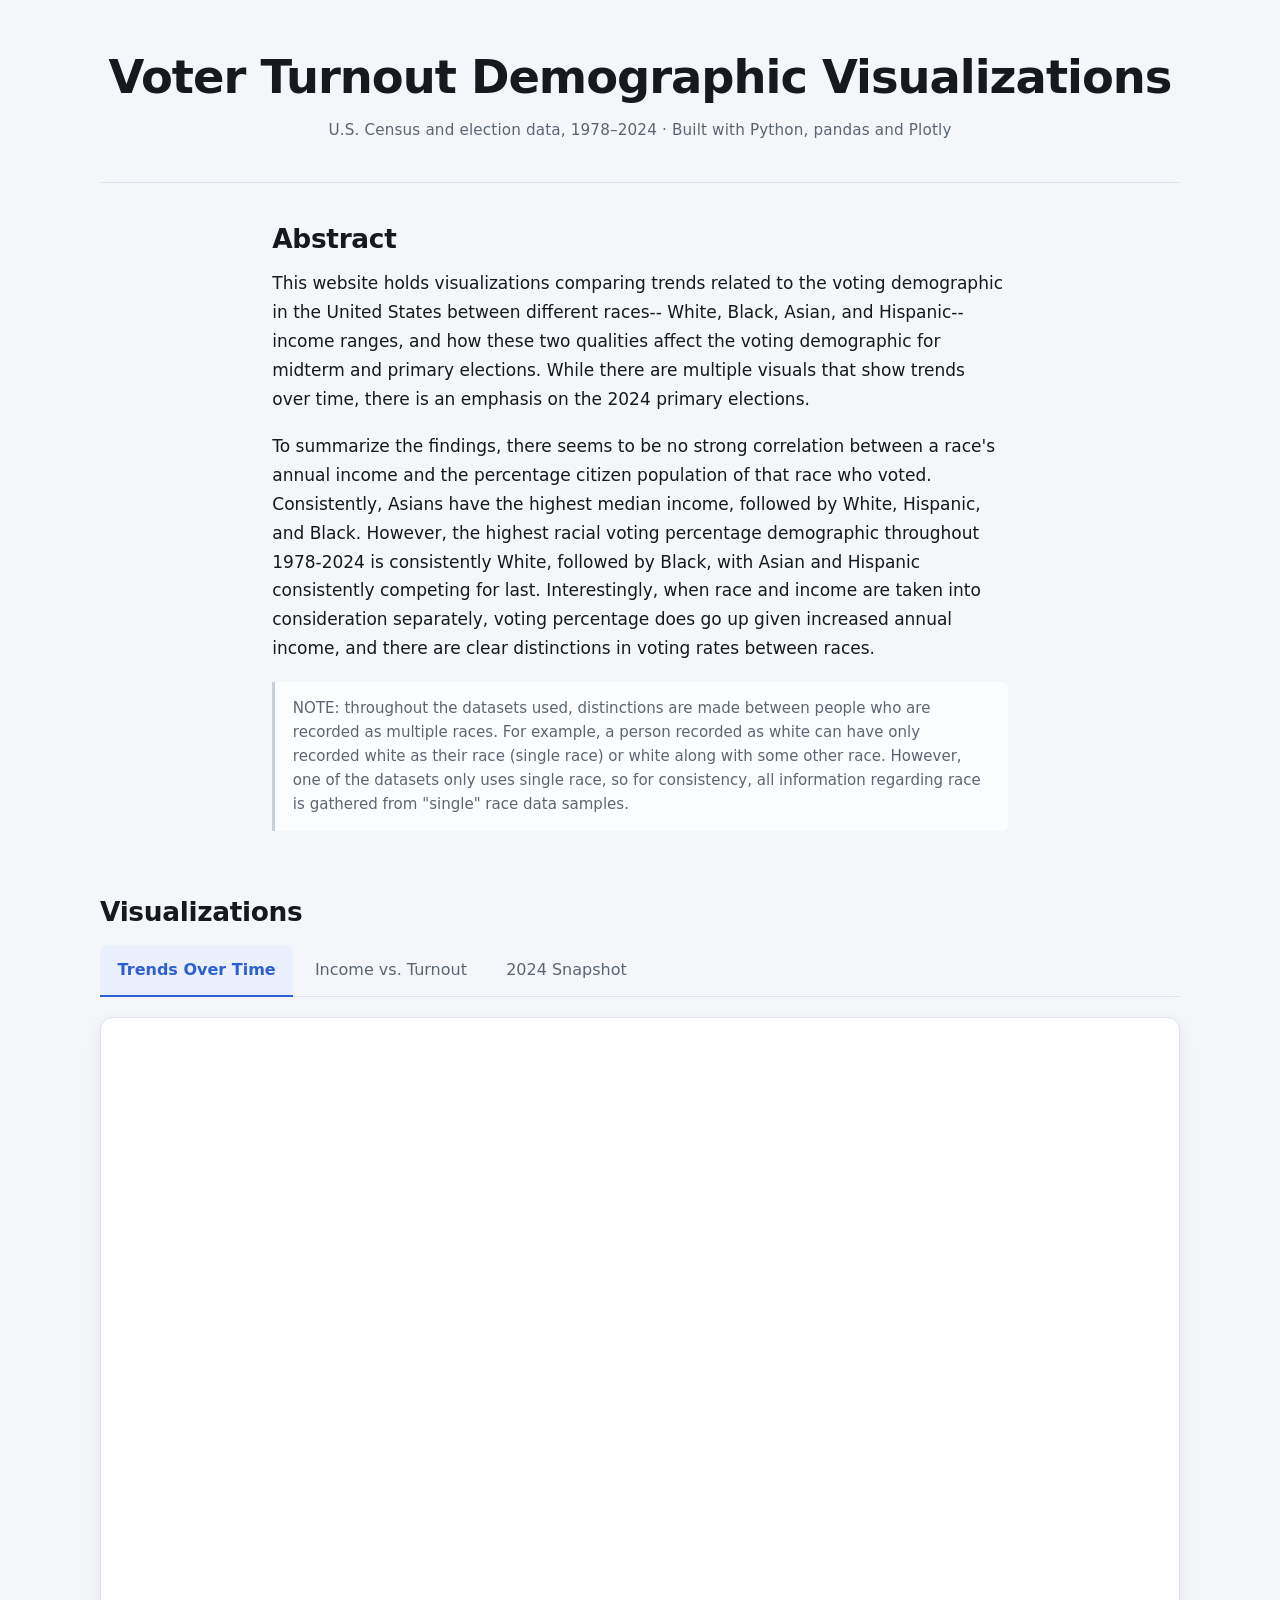
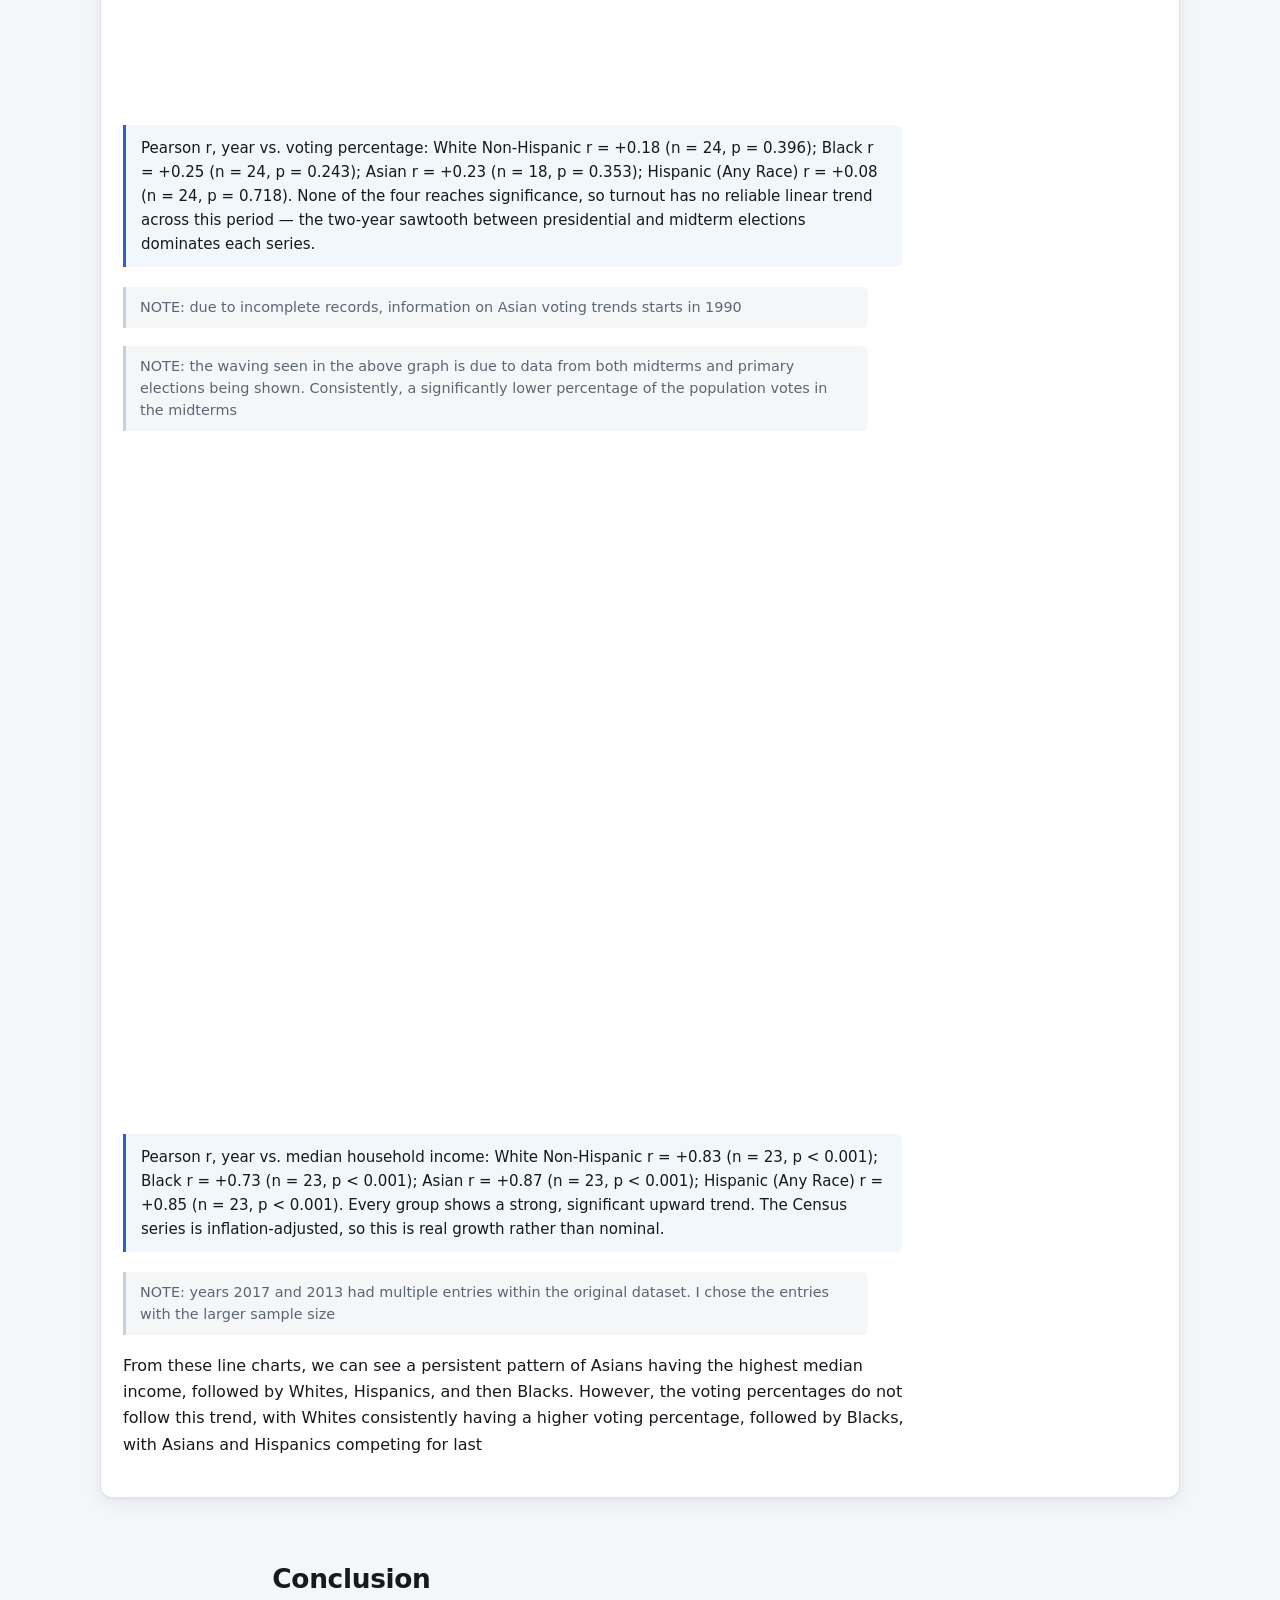
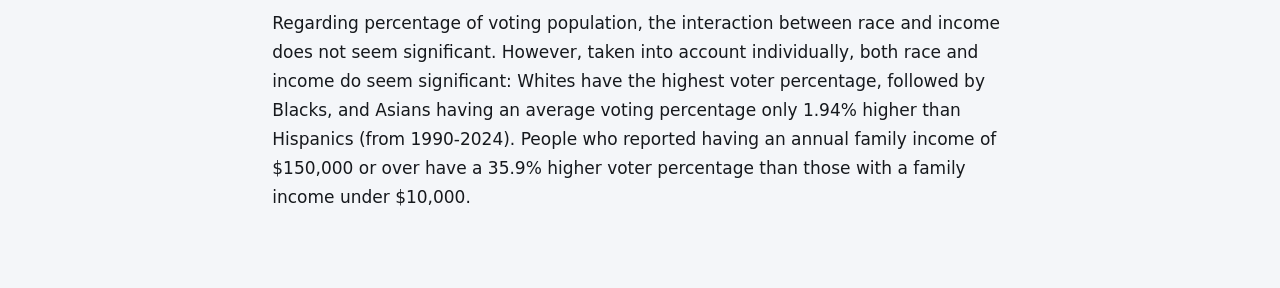
==== commit 3a438168: "corrected wording in conclusion" ====
--- a/index.html
+++ b/index.html
@@ -63,7 +63,7 @@
 
     <section class="prose">
       <h2>Conclusion</h2>
-    <p>It seems, regarding percentage of voting population, the interaction between race and income does not seem
+    <p>Regarding percentage of voting population, the interaction between race and income does not seem
       significant. However, taken into account individually, both race and income do seem significant: Whites have the
       highest voter percentage, followed by Blacks, and Asians having an average voting percentage only 1.94% higher
       than Hispanics (from 1990-2024). People who reported having an annual family income of $150,000 or over have a
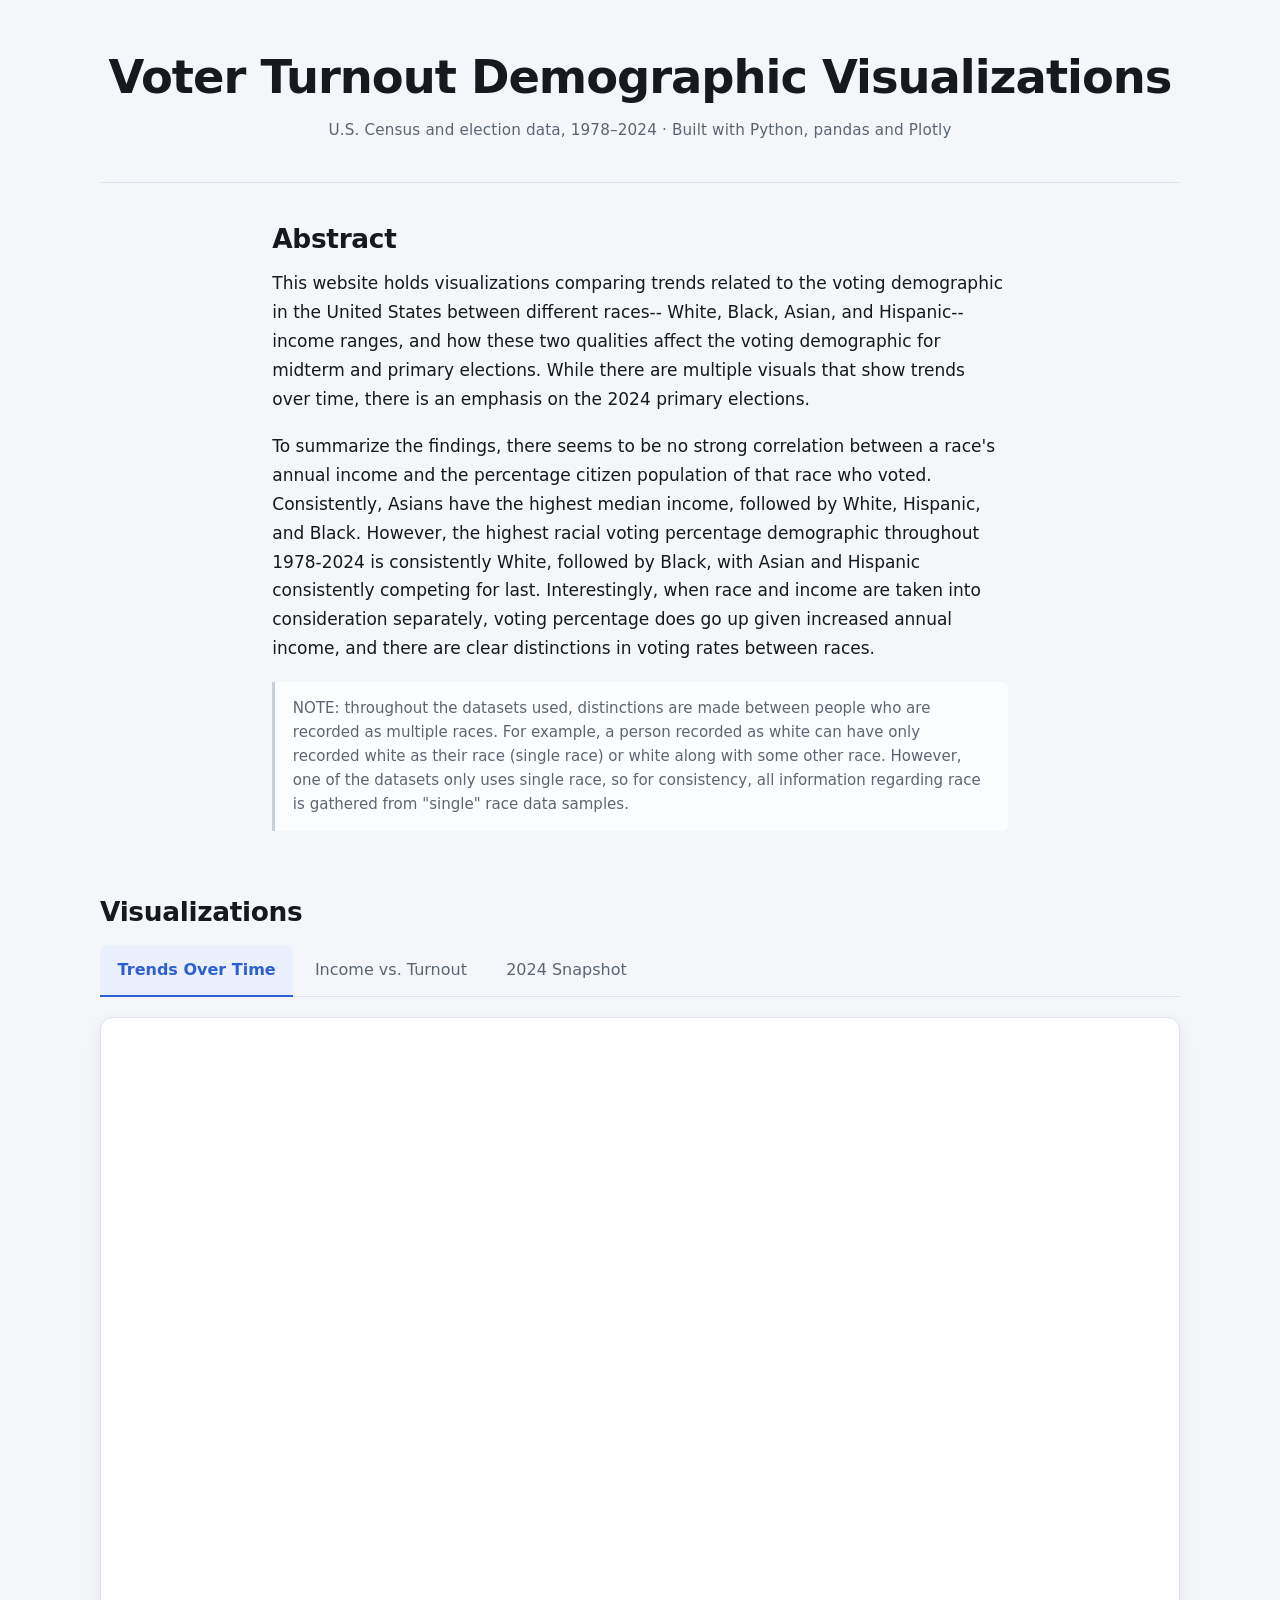
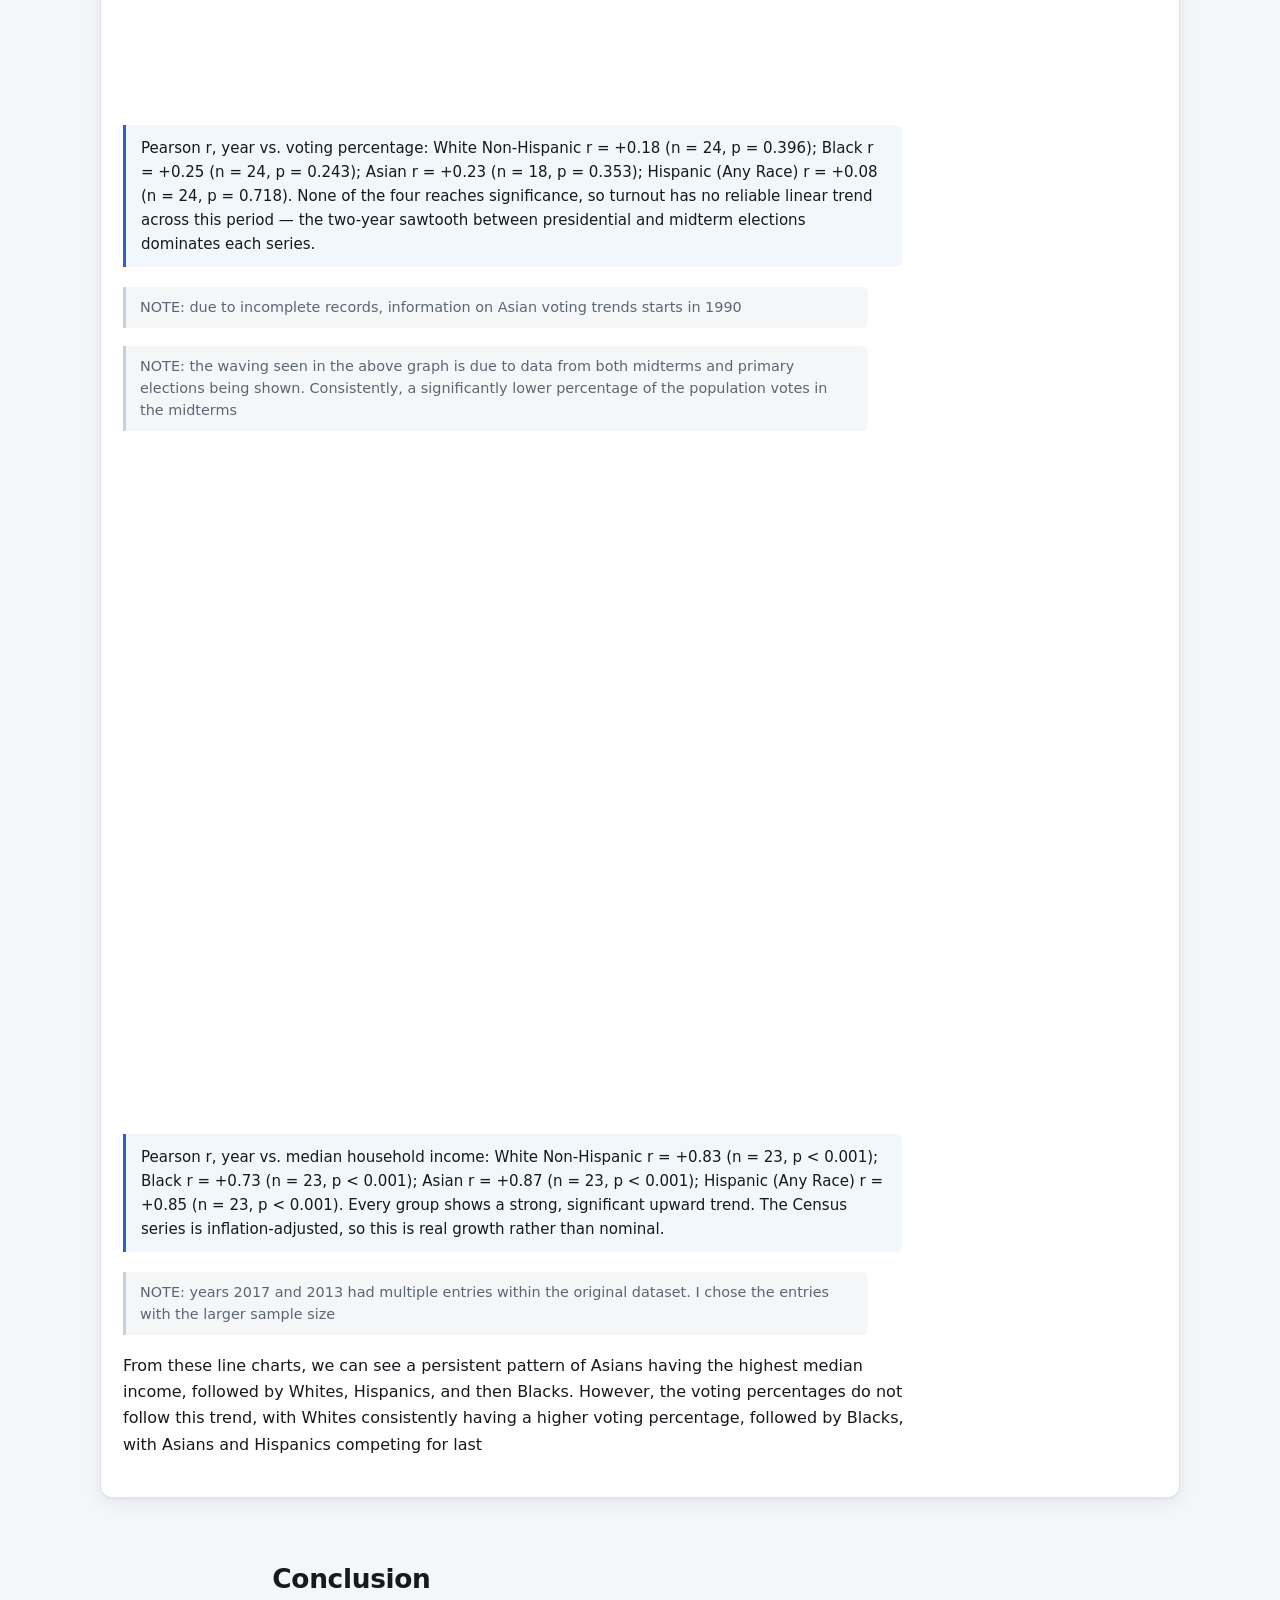
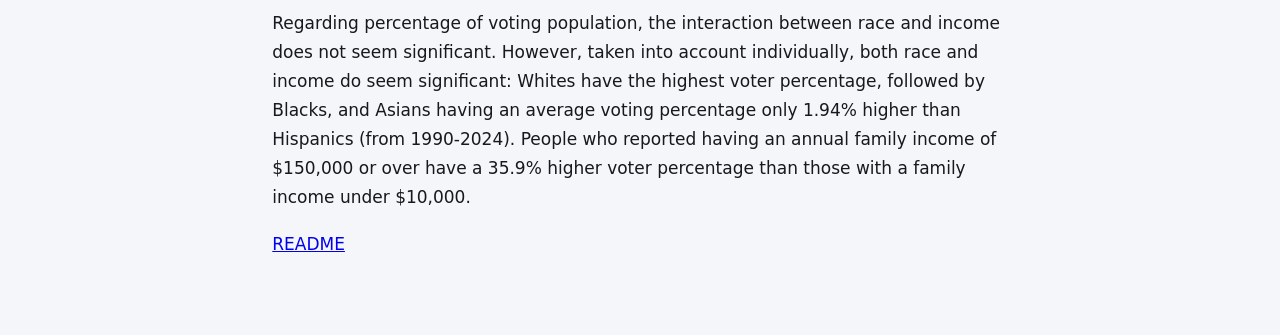
==== commit efafc263: "added references to read me and a link to it on the page" ====
--- a/index.html
+++ b/index.html
@@ -69,6 +69,7 @@
       than Hispanics (from 1990-2024). People who reported having an annual family income of $150,000 or over have a
       35.9% higher voter
       percentage than those with a family income under $10,000.</p>
+      <a href="/README.md">README</a>
     </section>
   </main>
 
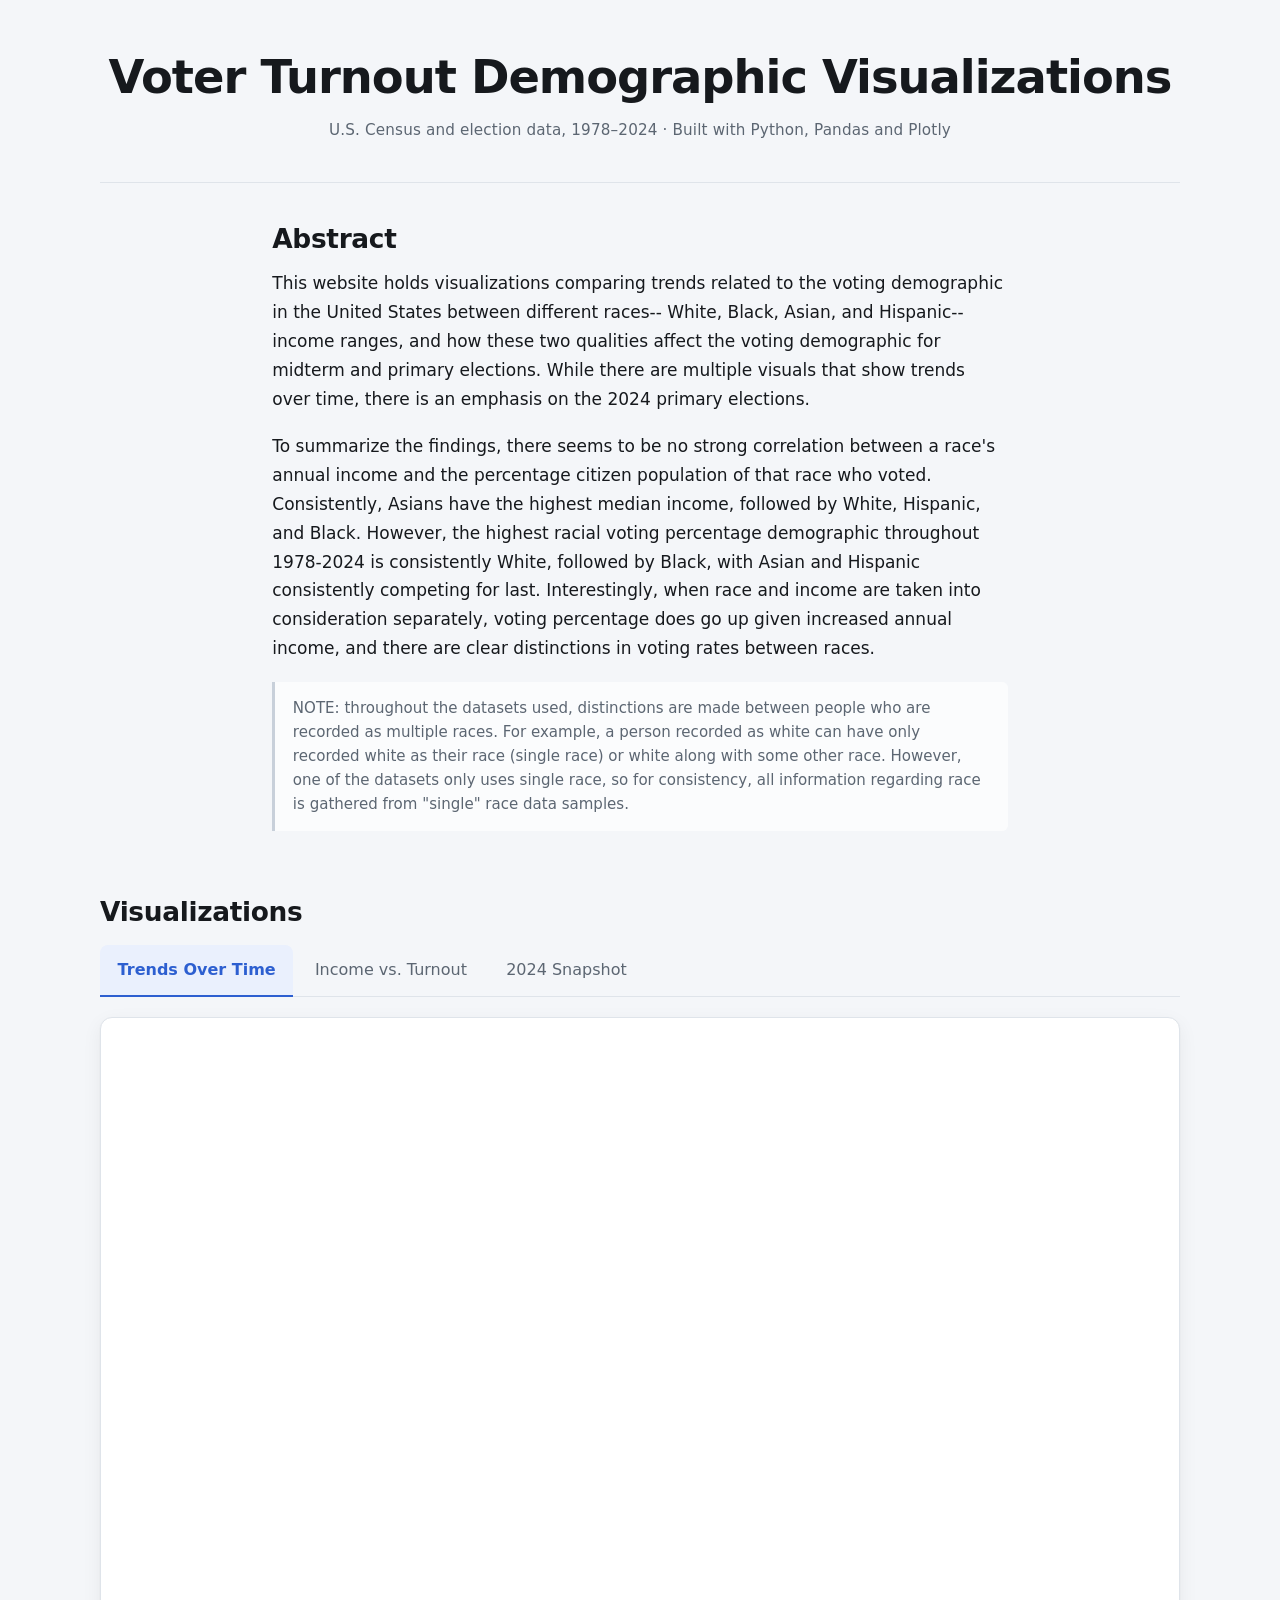
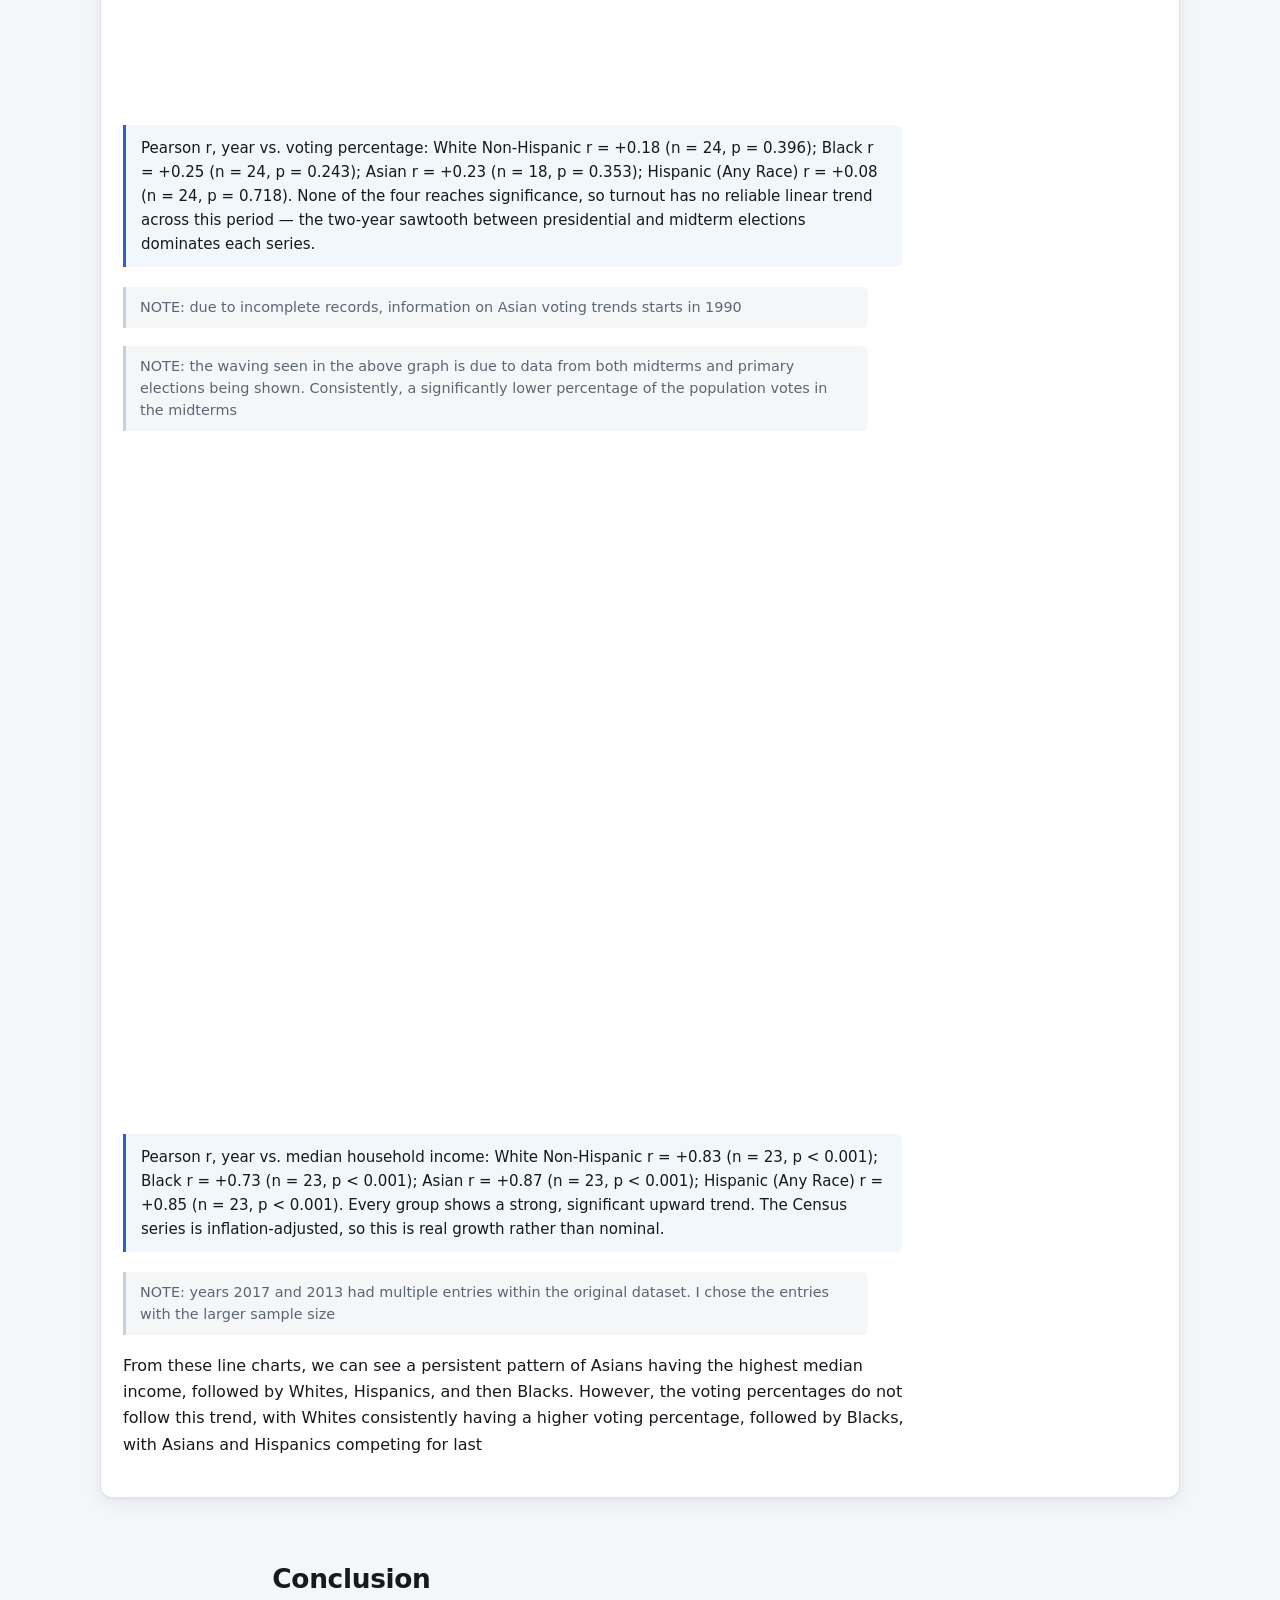
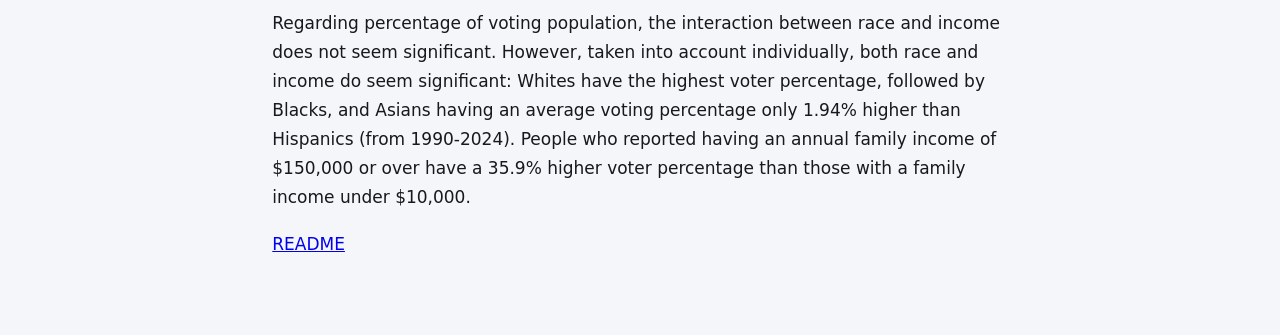
==== commit 5b7765a2: "capitalized Pandas in header" ====
--- a/index.html
+++ b/index.html
@@ -13,7 +13,7 @@
   <main class="page">
     <header class="masthead">
       <h1 id="mainHeader">Voter Turnout Demographic Visualizations</h1>
-      <p class="masthead-meta">U.S. Census and election data, 1978&ndash;2024 &middot; Built with Python, pandas and Plotly</p>
+      <p class="masthead-meta">U.S. Census and election data, 1978&ndash;2024 &middot; Built with Python, Pandas and Plotly</p>
     </header>
 
     <section class="prose">
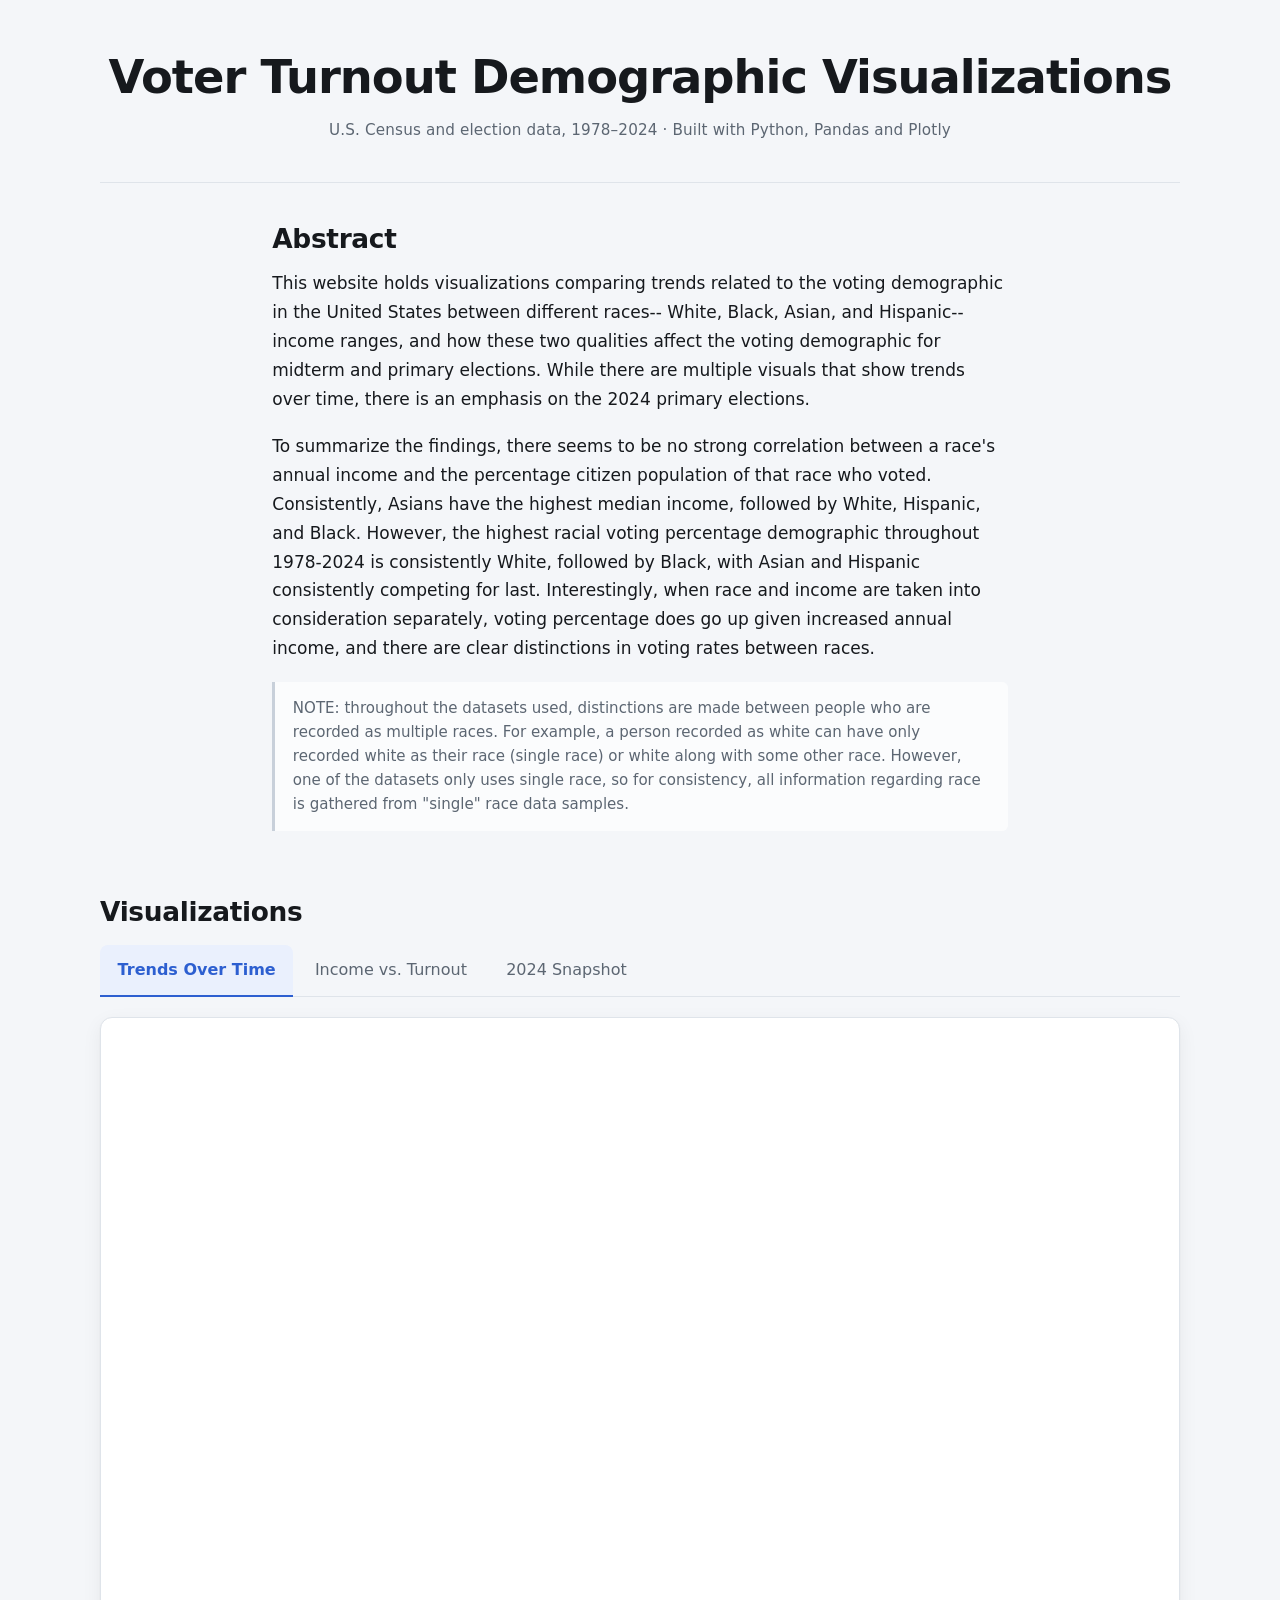
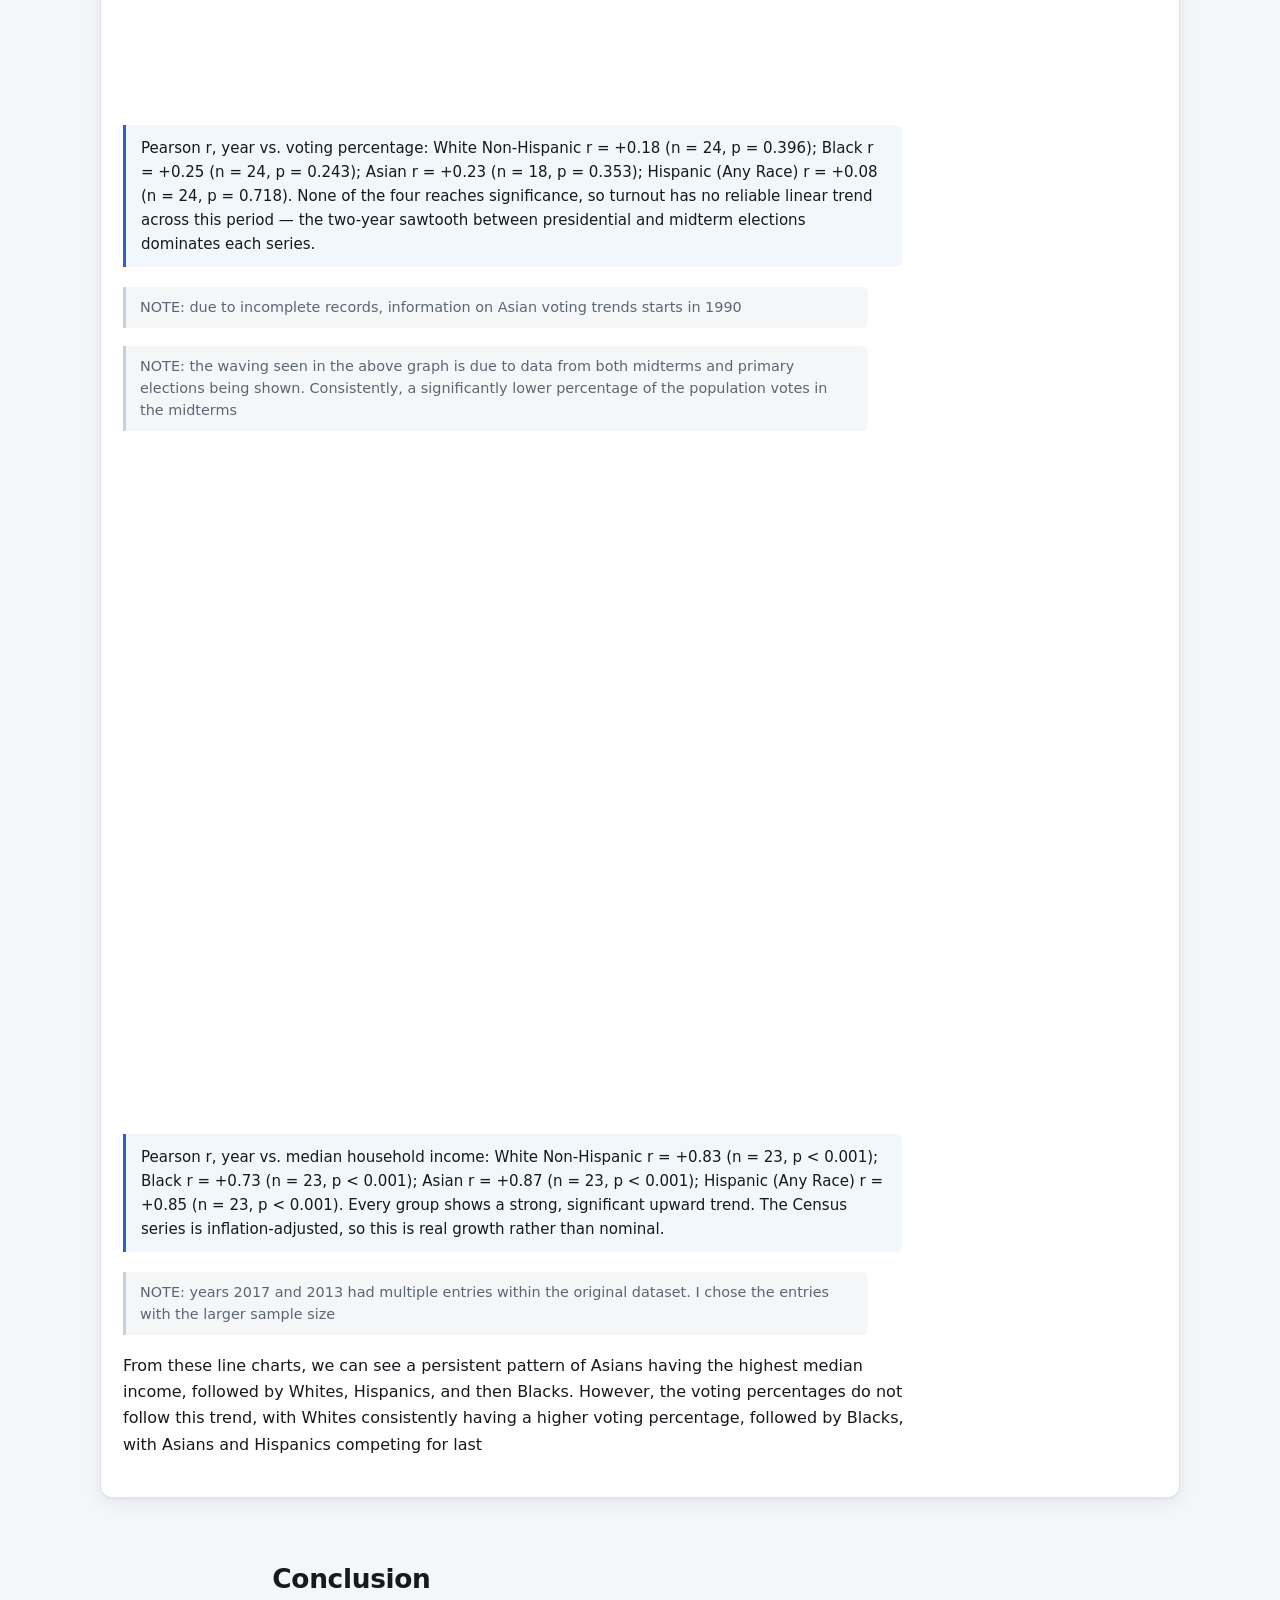
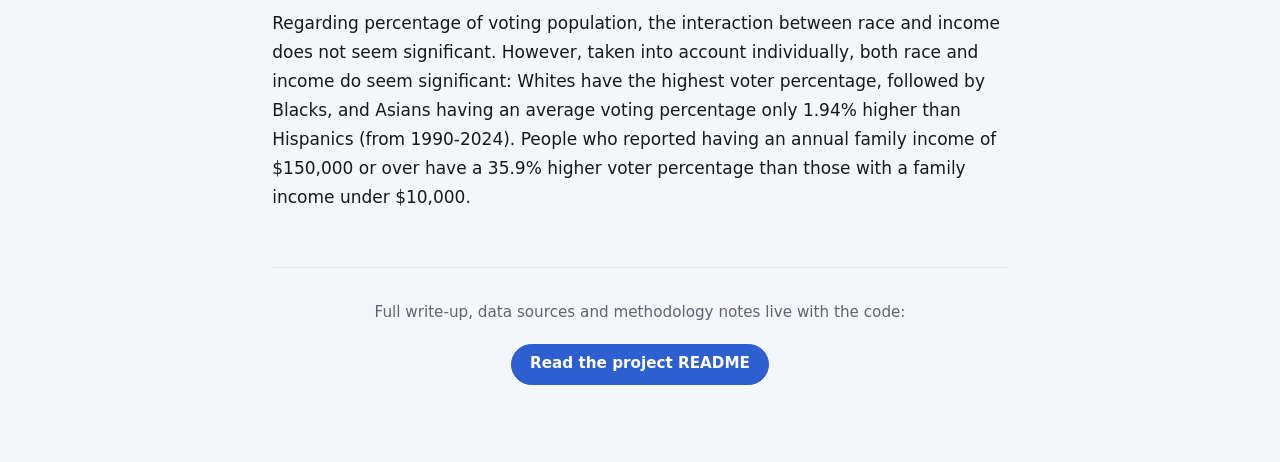
==== commit 885912ce: "fixed link to the readme" ====
--- a/index.html
+++ b/index.html
@@ -5,7 +5,7 @@
 <head>
   <meta charset="UTF-8">
   <meta name="viewport" content="width=device-width, initial-scale=1.0">
-  <title>summary</title>
+  <title>Voter Turnout Demographics Visualization</title>
   <link rel="stylesheet" href="./styles/index.css">
 </head>
 
@@ -69,8 +69,15 @@
       than Hispanics (from 1990-2024). People who reported having an annual family income of $150,000 or over have a
       35.9% higher voter
       percentage than those with a family income under $10,000.</p>
-      <a href="/README.md">README</a>
     </section>
+
+    <footer class="site-footer">
+      <p class="footer-lead">Full write-up, data sources and methodology notes live with the code:</p>
+      <p class="footer-links">
+        <a class="footer-link" href="https://github.com/scartisp/visualization-project#readme"
+          target="_blank" rel="noopener">Read the project README</a>
+      </p>
+    </footer>
   </main>
 
   <script>
--- a/styles/index.css
+++ b/styles/index.css
@@ -176,6 +176,62 @@
   border: none;
 }
 
+/* --- Footer / off-site links --- */
+.site-footer {
+  max-width: var(--measure);
+  margin: clamp(2.5rem, 5vw, 3.5rem) auto 0;
+  padding-top: clamp(1.5rem, 3vw, 2rem);
+  border-top: 1px solid var(--border);
+  text-align: center;
+}
+
+.footer-lead {
+  margin: 0 0 1.1rem;
+  color: var(--text-muted);
+  font-size: 0.95rem;
+}
+
+.footer-links {
+  display: flex;
+  flex-wrap: wrap;
+  justify-content: center;
+  gap: 0.6rem;
+  margin: 0;
+}
+
+.footer-link {
+  display: inline-block;
+  padding: 0.6rem 1.15rem;
+  border: 1px solid var(--accent);
+  border-radius: 999px;
+  background-color: var(--accent);
+  color: #fff;
+  font-size: 0.95rem;
+  font-weight: 550;
+  line-height: 1.3;
+  text-decoration: none;
+  transition: background-color 0.15s ease, border-color 0.15s ease, color 0.15s ease;
+}
+
+.footer-link:hover,
+.footer-link:focus-visible {
+  background-color: #23499f;
+  border-color: #23499f;
+}
+
+.footer-link-quiet {
+  background-color: transparent;
+  border-color: var(--border-strong);
+  color: var(--accent);
+}
+
+.footer-link-quiet:hover,
+.footer-link-quiet:focus-visible {
+  background-color: var(--accent-soft);
+  border-color: var(--accent);
+  color: var(--accent);
+}
+
 @media (max-width: 640px) {
   body {
     font-size: 1rem;
@@ -202,7 +258,8 @@
 }
 
 @media (prefers-reduced-motion: reduce) {
-  .tab-button {
+  .tab-button,
+  .footer-link {
     transition: none;
   }
 }
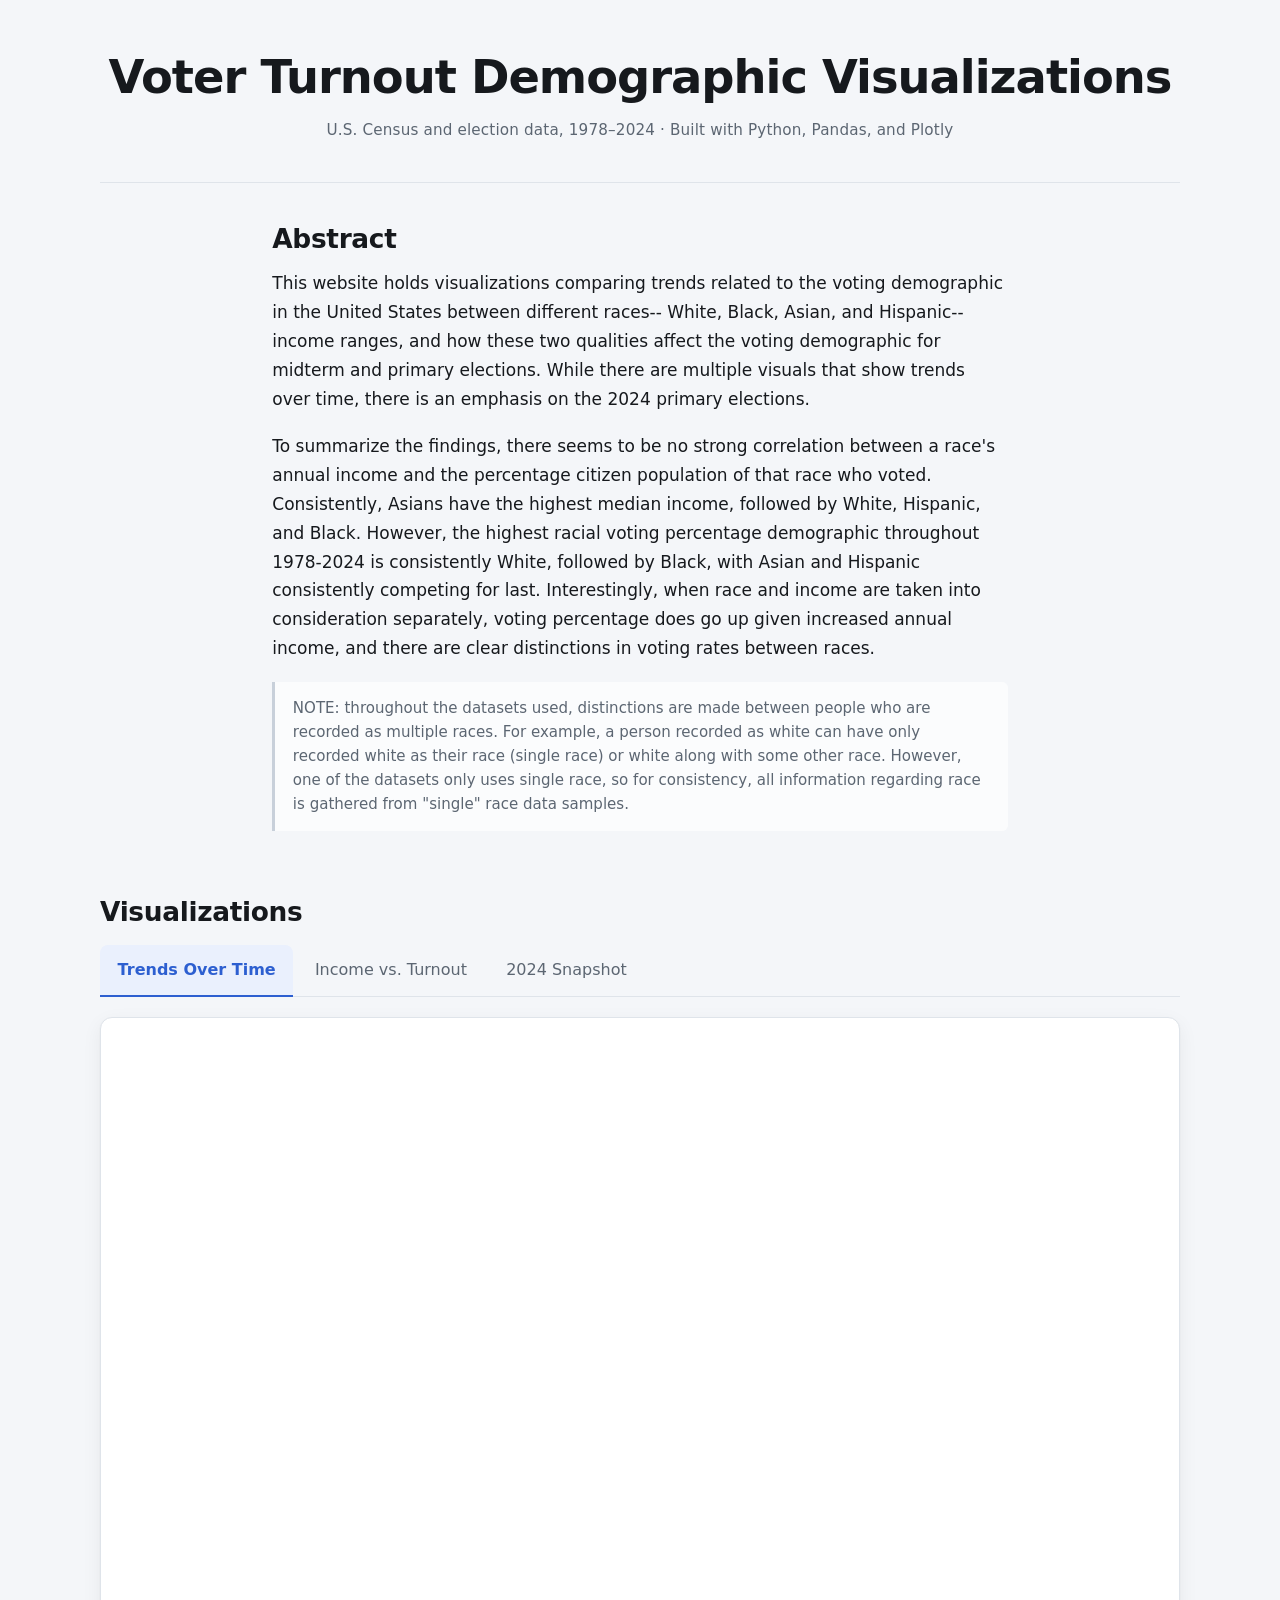
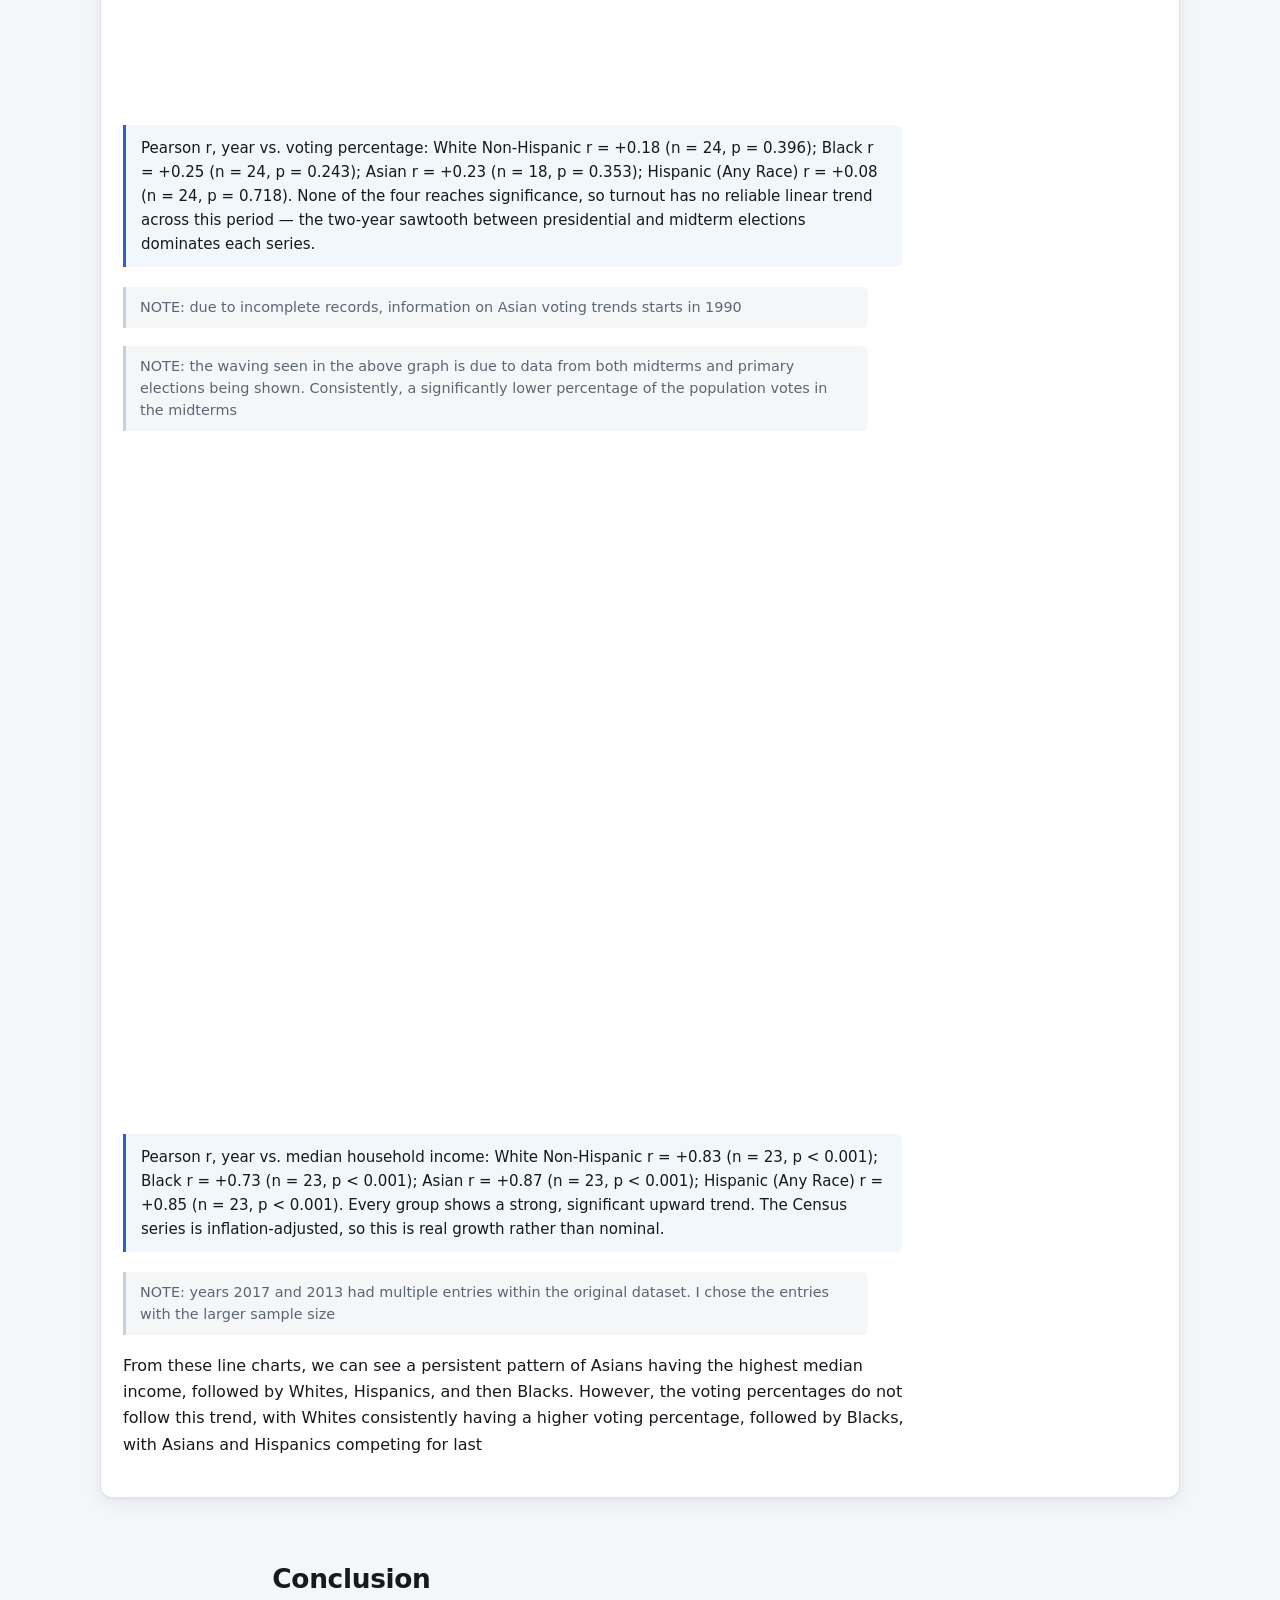
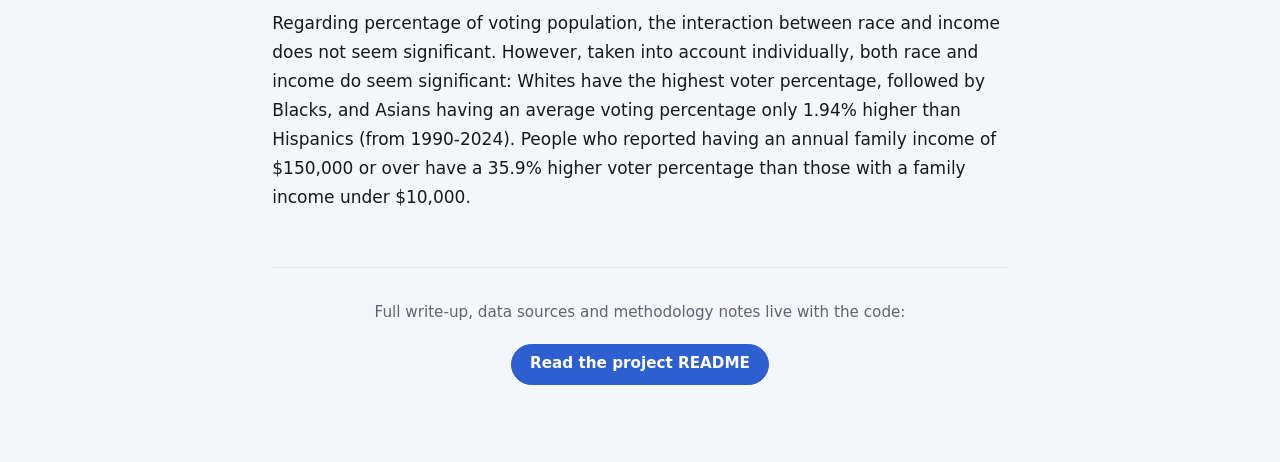
==== commit d4a4a9f6: "cleaned up the repo and script files" ====
--- a/index.html
+++ b/index.html
@@ -13,7 +13,7 @@
   <main class="page">
     <header class="masthead">
       <h1 id="mainHeader">Voter Turnout Demographic Visualizations</h1>
-      <p class="masthead-meta">U.S. Census and election data, 1978&ndash;2024 &middot; Built with Python, Pandas and Plotly</p>
+      <p class="masthead-meta">U.S. Census and election data, 1978&ndash;2024 &middot; Built with Python, Pandas, and Plotly</p>
     </header>
 
     <section class="prose">
--- a/styles/index.css
+++ b/styles/index.css
@@ -90,7 +90,7 @@
   margin-bottom: 0;
 }
 
-/* Was plain red body text; a quiet callout reads better and still stands apart. */
+
 .note {
   margin-top: 1.5rem;
   padding: 0.9rem 1.1rem;
@@ -166,9 +166,6 @@
   display: none;
 }
 
-/* The height below is only a pre-load fallback -- once the frame's page has loaded,
-   the tab script measures it and sets an exact pixel height inline, so the frame is
-   as tall as its charts and never scrolls internally. */
 .tab-frame {
   display: block;
   width: 100%;
